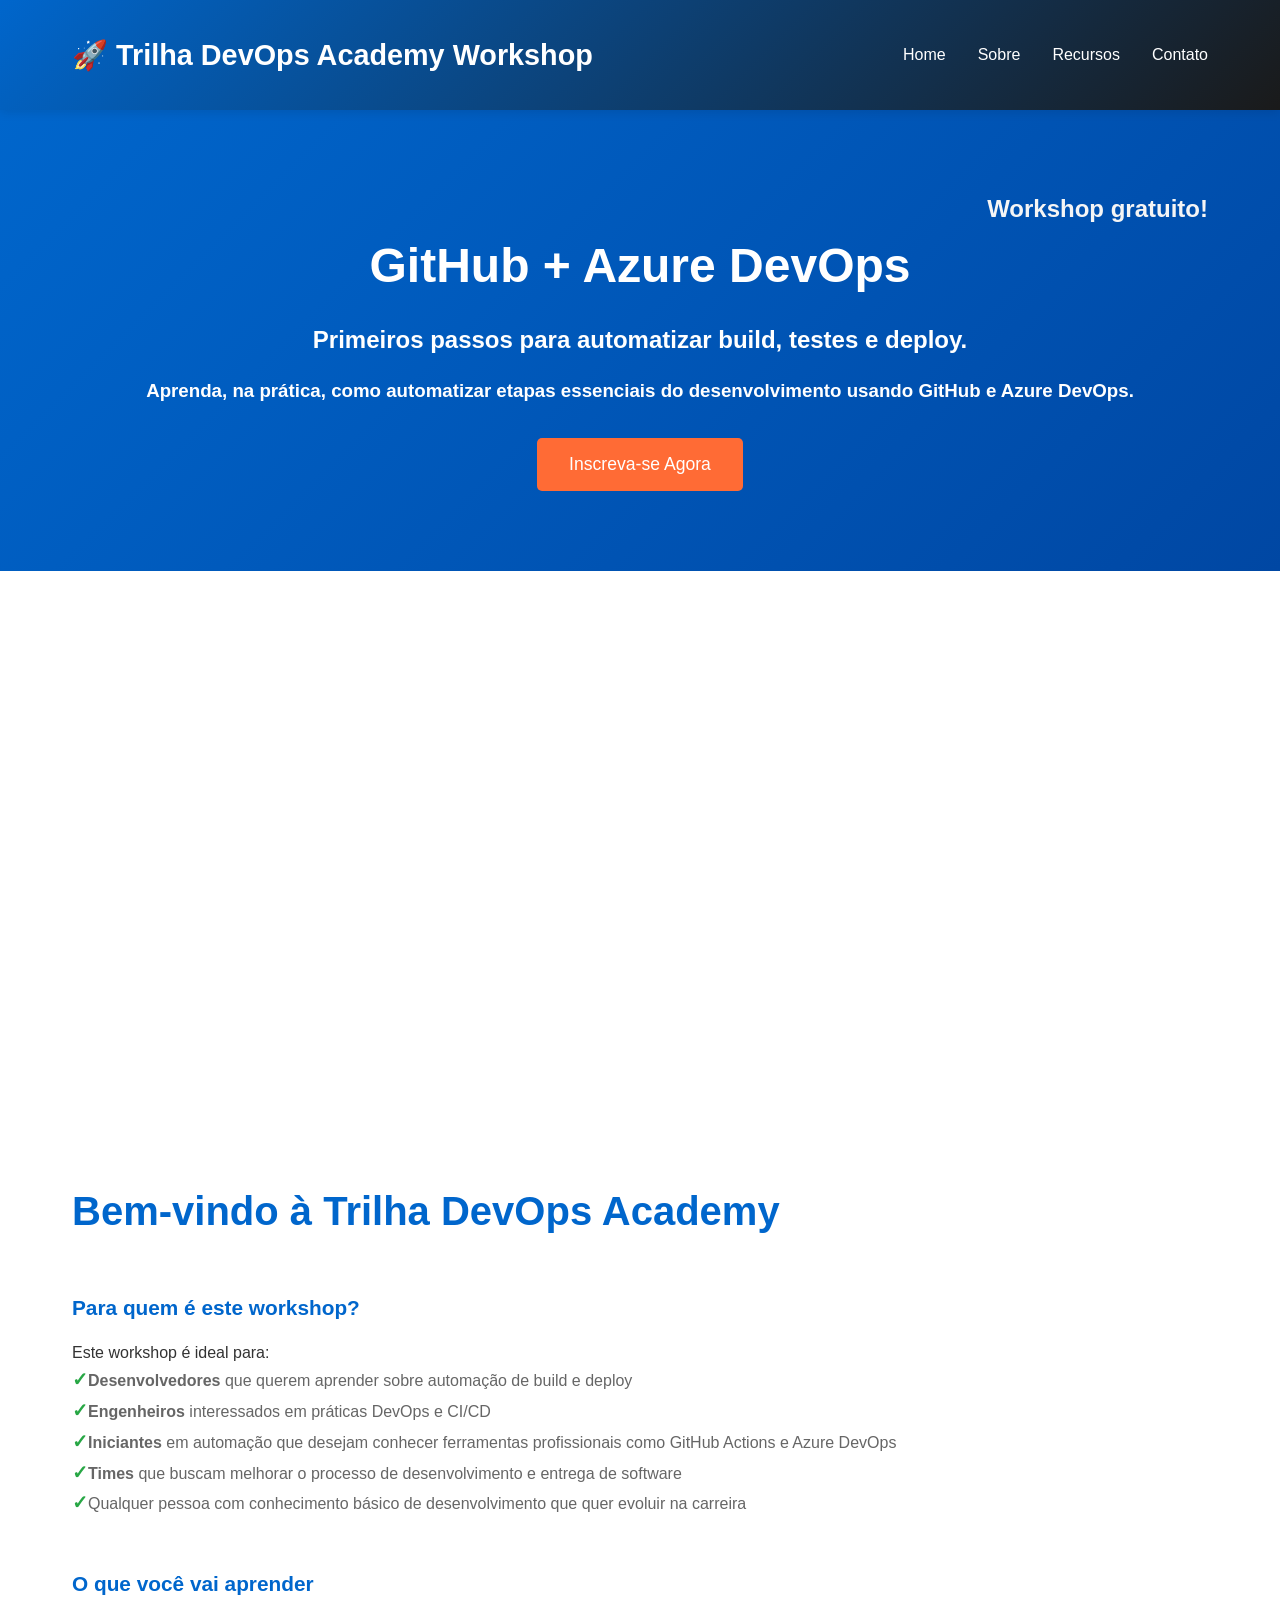
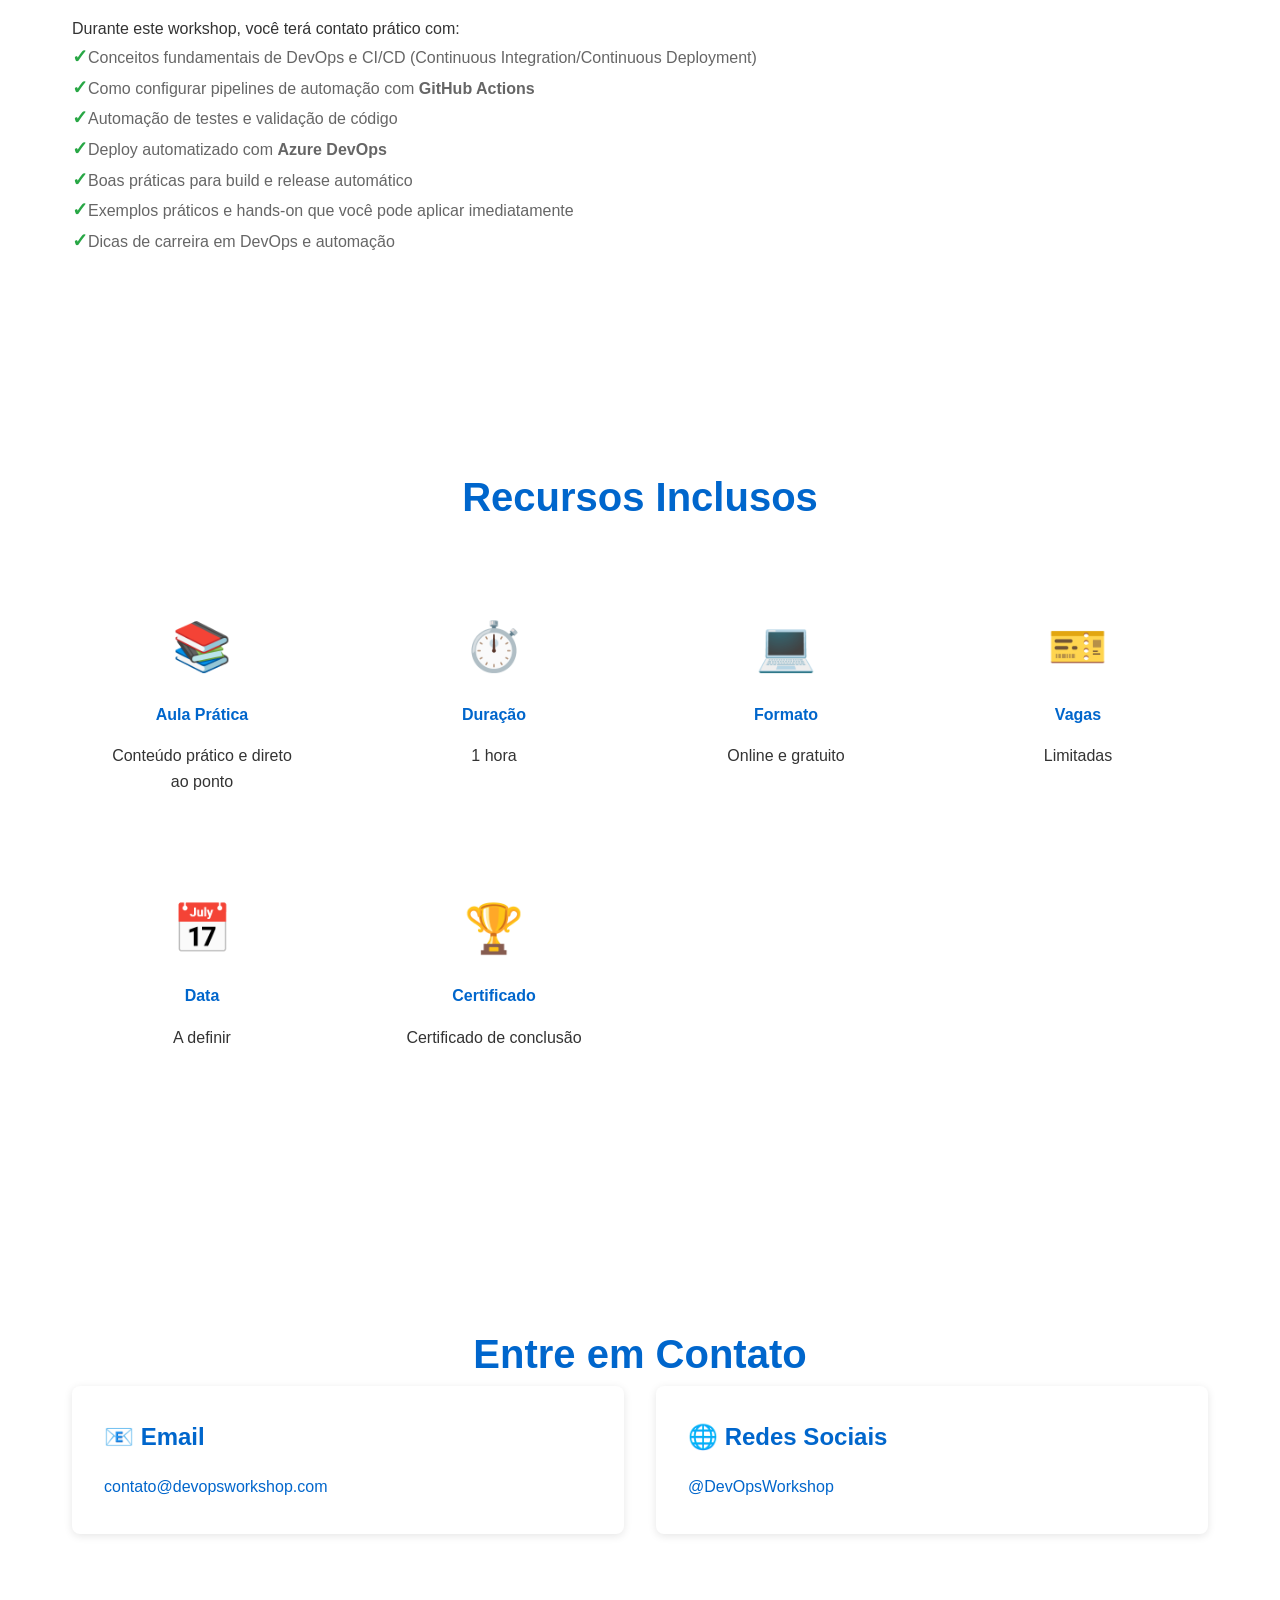
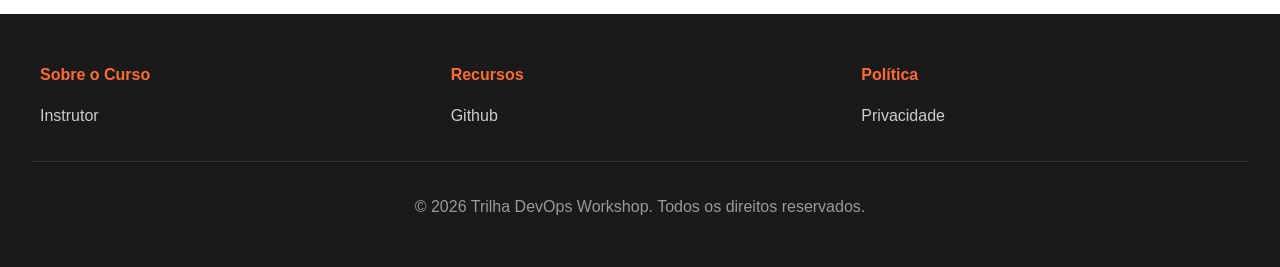
==== index.html @ 4224bb17 "fixed" ====
<!DOCTYPE html>
<html lang="pt-BR">

<head>
    <meta charset="UTF-8">
    <meta name="viewport" content="width=device-width, initial-scale=1.0">
    <title>Trilha DevOps Academy Workshop</title>
    <style>
        * {
            margin: 0;
            padding: 0;
            box-sizing: border-box;
        }

        :root {
            --primary-color: #0066cc;
            --secondary-color: #ff6b35;
            --dark-color: #1a1a1a;
            --light-color: #f5f5f5;
            --text-color: #333;
            --success-color: #28a745;
        }

        body {
            font-family: 'Segoe UI', Tahoma, Geneva, Verdana, sans-serif;
            line-height: 1.6;
            color: var(--text-color);
            background-color: #fff;
        }

        header {
            background: linear-gradient(135deg, var(--primary-color) 0%, var(--dark-color) 100%);
            color: white;
            padding: 2rem 0;
            position: sticky;
            top: 0;
            z-index: 100;
            box-shadow: 0 2px 10px rgba(0, 0, 0, 0.1);
        }

        nav {
            display: flex;
            justify-content: space-between;
            align-items: center;
            max-width: 1200px;
            margin: 0 auto;
            padding: 0 2rem;
        }

        .logo {
            font-size: 1.8rem;
            font-weight: bold;
            display: flex;
            align-items: center;
            gap: 0.5rem;
        }

        nav ul {
            display: flex;
            list-style: none;
            gap: 2rem;
        }

        nav a {
            color: white;
            text-decoration: none;
            transition: color 0.3s;
        }

        nav a:hover {
            color: var(--secondary-color);
        }

        .hero {
            background: linear-gradient(135deg, var(--primary-color) 0%, #0047a3 100%);
            color: white;
            padding: 5rem 2rem;
            text-align: center;
            /* max-width: 100%; */
            width: 100%;
            margin-bottom: 30rem;
        }

        .hero h1 {
            font-size: 3rem;
            margin-bottom: 1rem;
            animation: slideDown 0.8s ease;
        }

        .tituloH3 {
            margin-bottom: 2rem;
        }

        .whiteH3 {
            color: white;
            margin-bottom: 1rem;
        }

        .workshop-gratuito {
            font-size: 1.5rem;
            font-weight: bold;
            color: whitesmoke;
            text-align: right;
        }

        .hero p {
            font-size: 1.3rem;
            margin-bottom: 2rem;
            opacity: 0.95;
        }

        .cta-button {
            background-color: var(--secondary-color);
            color: white;
            padding: 1rem 2rem;
            border: none;
            border-radius: 5px;
            font-size: 1.1rem;
            cursor: pointer;
            transition: all 0.3s;
            text-decoration: none;
            display: inline-block;
        }

        .cta-button:hover {
            background-color: #e55a2b;
            transform: translateY(-2px);
            box-shadow: 0 5px 15px rgba(255, 107, 53, 0.3);
        }

        .container {
            max-width: 1200px;
            margin: 0 auto;
            padding: 0 2rem;
        }
        #recursos.section{
            margin-bottom: 2rem;
        }

        .section {
            padding: 5rem 0;
        }

        .section.light {
            background-color: var(--light-color);
        }

        .section h2 {
            font-size: 2.5rem;
            /* margin-bottom: 3rem; */
            margin-top: 3rem;
            text-align: center;
            color: var(--primary-color);
        }

        .grid {
            display: grid;
            grid-template-columns: repeat(auto-fit, minmax(300px, 1fr));
            gap: 2rem;
        }

        .card {
            background: white;
            padding: 2rem;
            border-radius: 8px;
            box-shadow: 0 2px 8px rgba(0, 0, 0, 0.1);
            transition: transform 0.3s, box-shadow 0.3s;
        }

        .card:hover {
            transform: translateY(-5px);
            box-shadow: 0 5px 20px rgba(0, 0, 0, 0.15);
        }

        .card h3 {
            color: var(--primary-color);
            margin-bottom: 1rem;
            font-size: 1.5rem;
        }

        .card p {
            color: #666;
            line-height: 1.8;
        }

        .contact-link {
            color: var(--primary-color);
            text-decoration: none;
        }

        .contact-link:hover {
            text-decoration: underline;
        }

        .icon {
            font-size: 3rem;
            margin-bottom: 1rem;
        }

        .about-section {
            display: grid;
            /* grid-template-columns: 1fr 1fr; */
            /* gap: 3rem; */
            align-items: center;
        }
        .about-section h2 {
            text-align: left;
            /* grid-column: 1 / -1; */
        }
        .antesH3 {
            margin-top: 3rem;
        }

        .about-text h3 {
            color: var(--primary-color);
            margin-bottom: 1rem;
            font-size: 1.3rem;
        }

        .about-text ul {
            list-style: none;
            padding-left: 0;
        }

        .about-text li {
            /* padding: 0.5rem 0; */
            color: #666;
            /* display: flex;
            align-items: center;
            gap: 0.5rem; */
        }

        .about-text li:before {
            content: "✓";
            color: var(--success-color);
            font-weight: bold;
            font-size: 1.2rem;
        }

        .modules {
            display: grid;
            grid-template-columns: repeat(auto-fit, minmax(280px, 1fr));
            gap: 2rem;
        }

        .module-card {
            background: white;
            padding: 2rem;
            border-left: 4px solid var(--primary-color);
            border-radius: 4px;
            box-shadow: 0 2px 8px rgba(0, 0, 0, 0.1);
        }

        .module-card h3 {
            color: var(--primary-color);
            margin-bottom: 1rem;
        }

        .module-card .duration {
            background-color: var(--light-color);
            padding: 0.5rem 1rem;
            border-radius: 20px;
            display: inline-block;
            font-size: 0.9rem;
            color: var(--primary-color);
            margin-bottom: 1rem;
        }

        .module-card ul {
            list-style-position: inside;
            color: #666;
        }

        .module-card li {
            padding: 0.5rem 0;
        }

        .features {
            display: grid;
            grid-template-columns: repeat(auto-fit, minmax(250px, 1fr));
            gap: 2rem;
            margin-top: 3rem;
        }

        .feature-item {
            text-align: center;
            padding: 2rem;
        }

        .feature-item h4 {
            color: var(--primary-color);
            margin: 1rem 0;
        }

        .pricing {
            max-width: 400px;
            margin: 3rem auto;
            background: linear-gradient(135deg, var(--primary-color) 0%, #0047a3 100%);
            color: white;
            padding: 3rem 2rem;
            border-radius: 8px;
            text-align: center;
        }

        .pricing h3 {
            font-size: 2rem;
            margin-bottom: 1rem;
        }

        .pricing .price {
            font-size: 3rem;
            margin: 1rem 0;
            font-weight: bold;
        }

        .pricing .period {
            color: rgba(255, 255, 255, 0.8);
            margin-bottom: 2rem;
        }

        .pricing ul {
            list-style: none;
            margin: 2rem 0;
            text-align: left;
        }

        .pricing li {
            padding: 0.8rem 0;
            border-bottom: 1px solid rgba(255, 255, 255, 0.2);
        }

        footer {
            background-color: var(--dark-color);
            color: white;
            padding: 3rem 2rem;
            text-align: center;
        }

        .footer-content {
            display: grid;
            grid-template-columns: repeat(auto-fit, minmax(250px, 1fr));
            gap: 2rem;
            margin-bottom: 2rem;
            max-width: 1200px;
            margin-left: auto;
            margin-right: auto;
            text-align: left;
        }

        .footer-content h4 {
            color: var(--secondary-color);
            margin-bottom: 1rem;
        }

        .footer-content ul {
            list-style: none;
        }

        .footer-content a {
            color: #ccc;
            text-decoration: none;
            transition: color 0.3s;
        }

        .footer-content a:hover {
            color: var(--secondary-color);
        }

        .footer-bottom {
            border-top: 1px solid rgba(255, 255, 255, 0.1);
            padding-top: 2rem;
            color: #999;
        }

        @keyframes slideDown {
            from {
                opacity: 0;
                transform: translateY(-20px);
            }

            to {
                opacity: 1;
                transform: translateY(0);
            }
        }

        @media (max-width: 768px) {
            nav ul {
                flex-direction: column;
                gap: 1rem;
            }

            .hero h1 {
                font-size: 2rem;
            }

            .hero p {
                font-size: 1rem;
            }

            .about-section {
                grid-template-columns: 1fr;
            }


            .section h2 {
                font-size: 1.8rem;
            }
        }
    </style>
</head>

<body>
    <!-- Header/Navigation -->
    <header>
        <nav>
            <div class="logo">🚀 Trilha DevOps Academy Workshop</div>
            <ul>
                <li><a href="#">Home</a></li>
                <li><a href="#sobre">Sobre</a></li>
                <!-- <li><a href="#modulos">Módulos</a></li> -->
                <li><a href="#recursos">Recursos</a></li>
                <!-- <li><a href="#preco">Preço</a></li> -->
                <li><a href="#contato">Contato</a></li>
            </ul>
        </nav>
    </header>

    <!-- Hero Section -->
    <section class="hero">
        <div class="container">

            <!-- <h1>Trilha DevOps Workshop</h1>
        <p>Domine a engenharia DevOps com práticas modernas e ferramentas essenciais</p> -->
            <h2 class="workshop-gratuito">Workshop gratuito!</h2>
            <h1>GitHub + Azure DevOps</h1>
            <h2 class="whiteH3"> Primeiros passos para automatizar build, testes e deploy.</h2>
            <h3 class="tituloH3">Aprenda, na prática, como automatizar etapas essenciais do desenvolvimento usando
                GitHub e
                Azure DevOps.</h3>
            <button class="cta-button">Inscreva-se Agora</button>
        </div>

    </section>

    <!-- Sobre Section -->
    <section class="section" id="sobre">
        <div class="container">
            <div class="about-section">
                <h2>Bem-vindo à Trilha DevOps Academy</h2>
                <!-- 
                <div class="about-text">
                    <h3>O que você vai aprender</h3>
                    <ul>
                        <li>Fundamentos de DevOps e Cultura</li>
                        <li>Containerização com Docker</li>
                        <li>Orquestração com Kubernetes</li>
                        <li>CI/CD com GitHub Actions e Jenkins</li>
                        <li>Infrastructure as Code (Terraform, Ansible)</li>
                        <li>Monitoramento e Observabilidade</li>
                        <li>Segurança em DevOps</li>
                    </ul>
                </div> -->
                <div class="about-text">
                    <h3 class="antesH3">Para quem é este workshop?</h3>
                    <p>Este workshop é ideal para:</p>
                    <ul>
                        <li><strong>Desenvolvedores</strong> que querem aprender sobre automação de build e deploy</li>
                        <li><strong>Engenheiros</strong> interessados em práticas DevOps e CI/CD</li>
                        <li><strong>Iniciantes</strong> em automação que desejam conhecer ferramentas profissionais como
                            GitHub Actions e Azure DevOps</li>
                        <li><strong>Times</strong> que buscam melhorar o processo de desenvolvimento e entrega de
                            software</li>
                        <li>Qualquer pessoa com conhecimento básico de desenvolvimento que quer evoluir na carreira</li>
                    </ul>
                </div>
            </div>
            <div class="about-section">
                <div class="about-text">
                    <h3 class="antesH3">O que você vai aprender</h3>
                    <p>Durante este workshop, você terá contato prático com:</p>
                    <ul>
                        <li>Conceitos fundamentais de DevOps e CI/CD (Continuous Integration/Continuous Deployment)</li>
                        <li>Como configurar pipelines de automação com <strong>GitHub Actions</strong></li>
                        <li>Automação de testes e validação de código</li>
                        <li>Deploy automatizado com <strong>Azure DevOps</strong></li>
                        <li>Boas práticas para build e release automático</li>
                        <li>Exemplos práticos e hands-on que você pode aplicar imediatamente</li>
                        <li>Dicas de carreira em DevOps e automação</li>
                    </ul>
                </div>
                <!-- <div class="about-text">
                    <h3>Por que este curso?</h3>
                    <ul>
                        <li>Conteúdo atualizado e prático</li>
                        <li>Projetos reais e desafios</li>
                        <li>Instrutores com experiência de mercado</li>
                        <li>Certificado reconhecido</li>
                        <li>Suporte e comunidade ativa</li>
                        <li>Atualizações contínuas</li>
                    </ul>
                </div> -->
            </div>
        </div>
    </section>

    <!-- Módulos Section -->
    <!-- <section class="section light" id="modulos">
        <div class="container">
            <h2>Estrutura do Curso</h2>
            <div class="modules">
                <div class="module-card">
                    <h3>📌 Módulo 1: Fundamentos DevOps</h3>
                    <span class="duration">4 semanas</span>
                    <ul>
                        <li>Introdução a DevOps</li>
                        <li>Cultura DevOps</li>
                        <li>Ferramentas essenciais</li>
                        <li>Fluxos de trabalho</li>
                    </ul>
                </div>

                <div class="module-card">
                    <h3>🐳 Módulo 2: Docker & Containers</h3>
                    <span class="duration">3 semanas</span>
                    <ul>
                        <li>Docker essenciais</li>
                        <li>Dockerfiles e imagens</li>
                        <li>Docker Compose</li>
                        <li>Registry e distribuição</li>
                    </ul>
                </div>

                <div class="module-card">
                    <h3>☸️ Módulo 3: Kubernetes</h3>
                    <span class="duration">4 semanas</span>
                    <ul>
                        <li>Arquitetura Kubernetes</li>
                        <li>Deployment e Services</li>
                        <li>ConfigMaps e Secrets</li>
                        <li>Storage e Networking</li>
                    </ul>
                </div>

                <div class="module-card">
                    <h3>⚙️ Módulo 4: CI/CD Pipelines</h3>
                    <span class="duration">3 semanas</span>
                    <ul>
                        <li>GitHub Actions</li>
                        <li>Jenkins avançado</li>
                        <li>GitLab CI</li>
                        <li>Deployment automático</li>
                    </ul>
                </div>

                <div class="module-card">
                    <h3>🏗️ Módulo 5: Infrastructure as Code</h3>
                    <span class="duration">3 semanas</span>
                    <ul>
                        <li>Terraform fundamentals</li>
                        <li>Ansible playbooks</li>
                        <li>CloudFormation</li>
                        <li>State management</li>
                    </ul>
                </div>

                <div class="module-card">
                    <h3>📊 Módulo 6: Observabilidade</h3>
                    <span class="duration">3 semanas</span>
                    <ul>
                        <li>Prometheus & Grafana</li>
                        <li>ELK Stack</li>
                        <li>Distributed tracing</li>
                        <li>Alerting</li>
                    </ul>
                </div>

                <div class="module-card">
                    <h3>🔒 Módulo 7: Segurança DevOps</h3>
                    <span class="duration">2 semanas</span>
                    <ul>
                        <li>Segurança em containers</li>
                        <li>RBAC e IAM</li>
                        <li>Secrets management</li>
                        <li>Scanning e compliance</li>
                    </ul>
                </div>

                <div class="module-card">
                    <h3>🎯 Módulo 8: Projeto Final</h3>
                    <span class="duration">2 semanas</span>
                    <ul>
                        <li>Aplicação completa</li>
                        <li>CI/CD end-to-end</li>
                        <li>Deployment em produção</li>
                        <li>Apresentação final</li>
                    </ul>
                </div>
            </div>
        </div>
    </section> -->

    <!-- Recursos Section -->
    <section class="section" id="recursos">
        <div class="container">
            <h2>Recursos Inclusos</h2>
            <div class="features">
                <div class="feature-item">
                    <div class="icon">📚</div>
                    <!-- <h4>Material Completo</h4>
                    <p>Slides, documentação e guias práticos para cada tópico</p> -->
                    <h4>Aula Prática</h4>
                    <p>Conteúdo prático e direto ao ponto</p>
                </div>

                <div class="feature-item">
                    <div class="icon">⏱️</div>
                    <!-- <h4>Videoaulas</h4>
                    <p>Mais de 100 horas de vídeo em alta qualidade</p> -->
                    <h4>Duração</h4>
                    <p>1 hora</p>
                </div>

                <div class="feature-item">
                    <div class="icon">💻</div>
                    <!-- <h4>Labs Práticos</h4>
                    <p>Ambientes hands-on para testar todo o conhecimento</p> -->
                    <h4>Formato</h4>
                    <p>Online e gratuito</p>
                </div>

                <div class="feature-item">
                    <div class="icon">🎫</div>
                    <!-- <h4>Comunidade</h4>
                    <p>Acesso a forum exclusivo com outros alunos</p> -->
                    <h4>Vagas</h4>
                    <p>Limitadas</p>
                </div>

                <div class="feature-item">
                    <div class="icon">📅</div>
                    <!-- <h4>Atualizações</h4>
                    <p>Conteúdo atualizado constantemente com novas ferramentas</p> -->
                    <h4>Data</h4>
                    <p>A definir</p>
                </div>

                <div class="feature-item">
                    <div class="icon">🏆</div>
                    <h4>Certificado</h4>
                    <!-- <p>Certificado de conclusão reconhecido no mercado</p> -->
                    <p>Certificado de conclusão</p>
                </div>

            </div>
        </div>
    </section>

    <!-- Preço Section -->
    <!-- <section class="section light" id="preco">
        <div class="container">
            <h2>Planos e Preços</h2>
            <div class="pricing">
                <h3>Acesso Completo</h3>
                <div class="price">R$ 497</div>
                <div class="period">Acesso vitalício</div>
                <button class="cta-button">Inscrever-se</button>
                <ul>
                    <li>✓ Todos os 8 módulos</li>
                    <li>✓ 100+ horas de conteúdo</li>
                    <li>✓ Labs e projetos práticos</li>
                    <li>✓ Certificado de conclusão</li>
                    <li>✓ Suporte via chat</li>
                    <li>✓ Atualizações gratuitas</li>
                    <li>✓ Comunidade exclusiva</li>
                </ul>
            </div>
        </div>
    </section> -->

    <!-- Contato Section -->
    <section class="section" id="contato">
        <div class="container">
            <h2>Entre em Contato</h2>
            <div class="grid">
                <div class="card">
                    <h3>📧 Email</h3>
                    <p><a href="mailto:contato@devopsworkshop.com" class="contact-link">contato@devopsworkshop.com</a>
                    </p>
                </div>
                <!-- <div class="card">
                    <h3>💬 Discord</h3>
                    <p><a href="#" style="color: var(--primary-color); text-decoration: none;">Junte-se à nossa
                            comunidade</a></p>
                </div> -->
                <div class="card">
                    <h3>🌐 Redes Sociais</h3>
                    <p><a href="#" class="contact-link">@DevOpsWorkshop</a></p>
                </div>
            </div>
        </div>
    </section>

    <!-- Footer -->
    <footer>
        <div class="footer-content">
            <div>
                <h4>Sobre o Curso</h4>
                <ul>
                    <!-- <li><a href="#">Currículo</a></li> -->
                    <li><a href="https://www.linkedin.com/in/mlevinspuhl">Instrutor</a></li>
                    <!-- <li><a href="#">Depoimentos</a></li> -->
                </ul>
            </div>
            <div>
                <h4>Recursos</h4>
                <ul>
                    <li><a href="https://github.com/devmlev/ReactAppCurso">Github</a></li>
                    <!-- <li><a href="#">Comunidade</a></li>
                    <li><a href="#">Blog</a></li> -->
                </ul>
            </div>
            <div>
                <h4>Política</h4>
                <ul>
                    <li><a href="privacidade.html">Privacidade</a></li>
                    <!-- <li><a href="#">Termos de Uso</a></li>
                    <li><a href="#">FAQ</a></li> -->
                </ul>
            </div>
        </div>
        <div class="footer-bottom">
            <p>&copy; 2026 Trilha DevOps Workshop. Todos os direitos reservados.</p>
        </div>
    </footer>
</body>

</html>
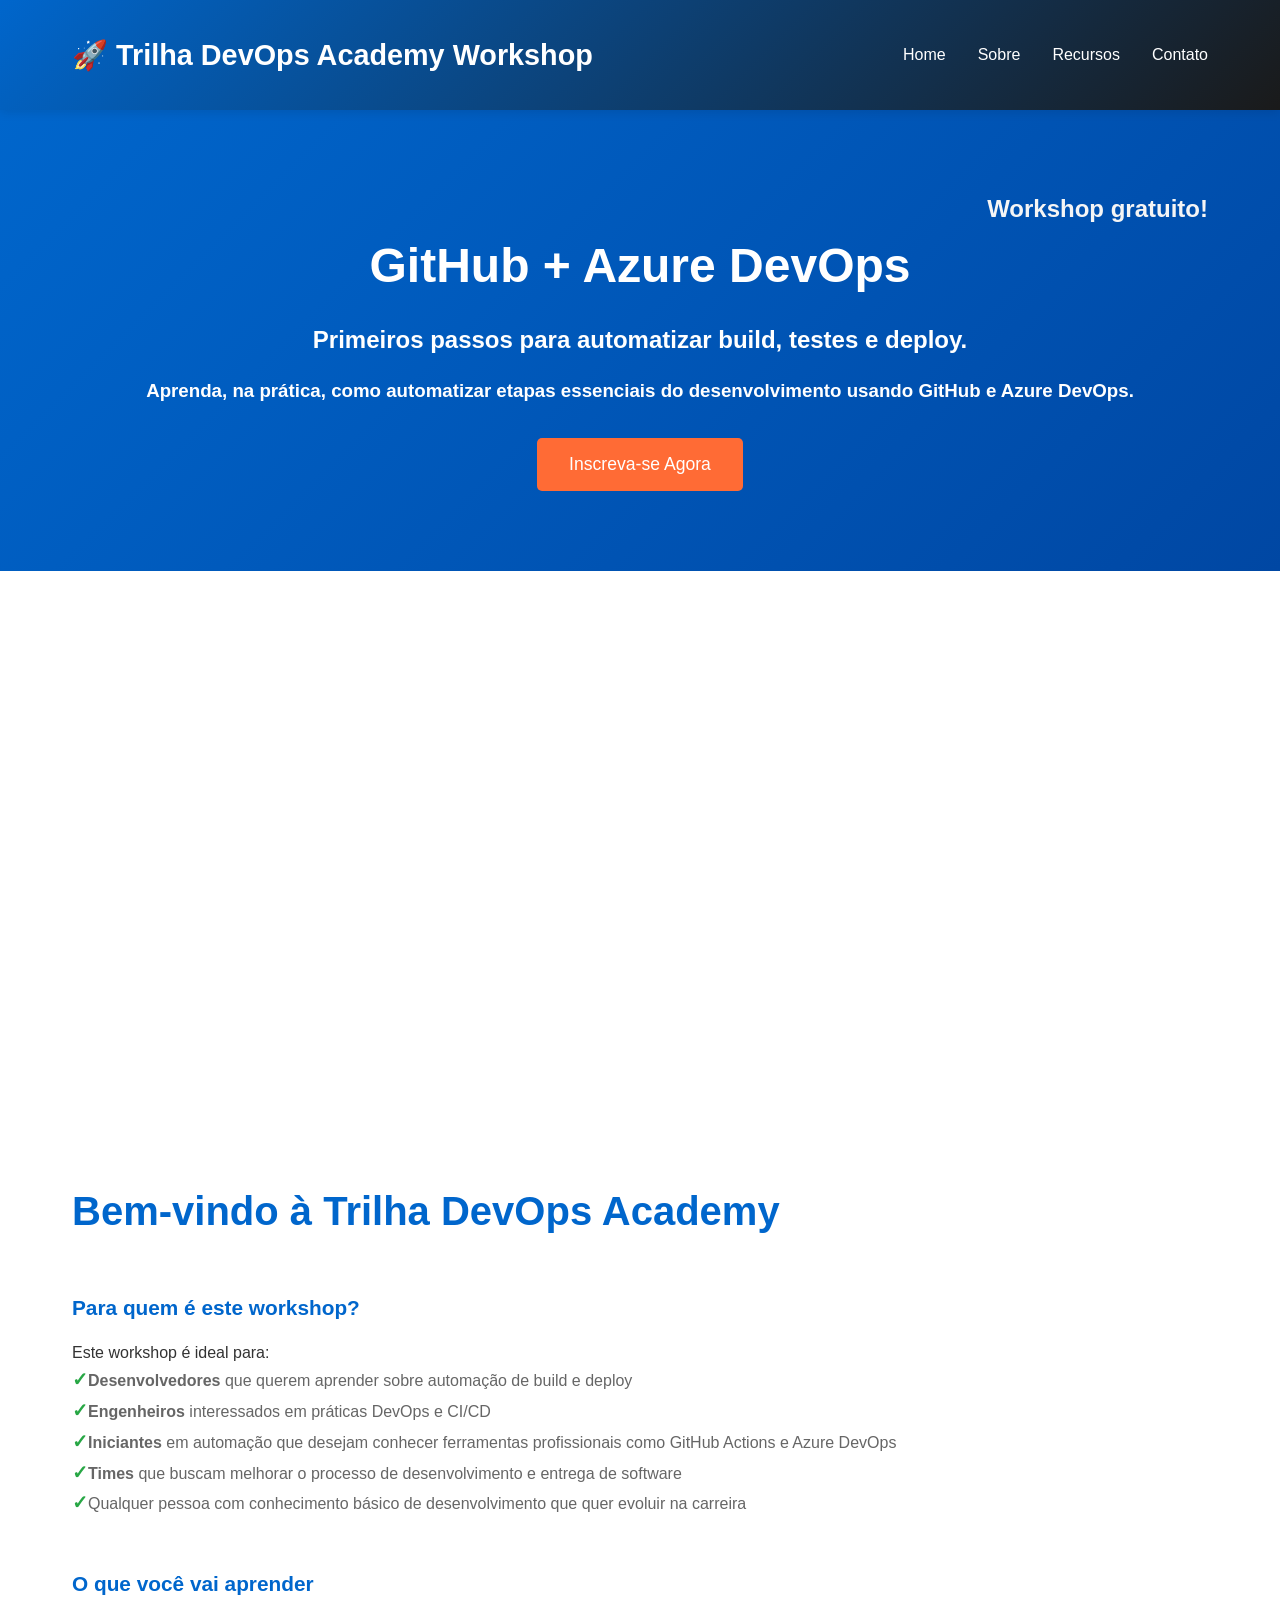
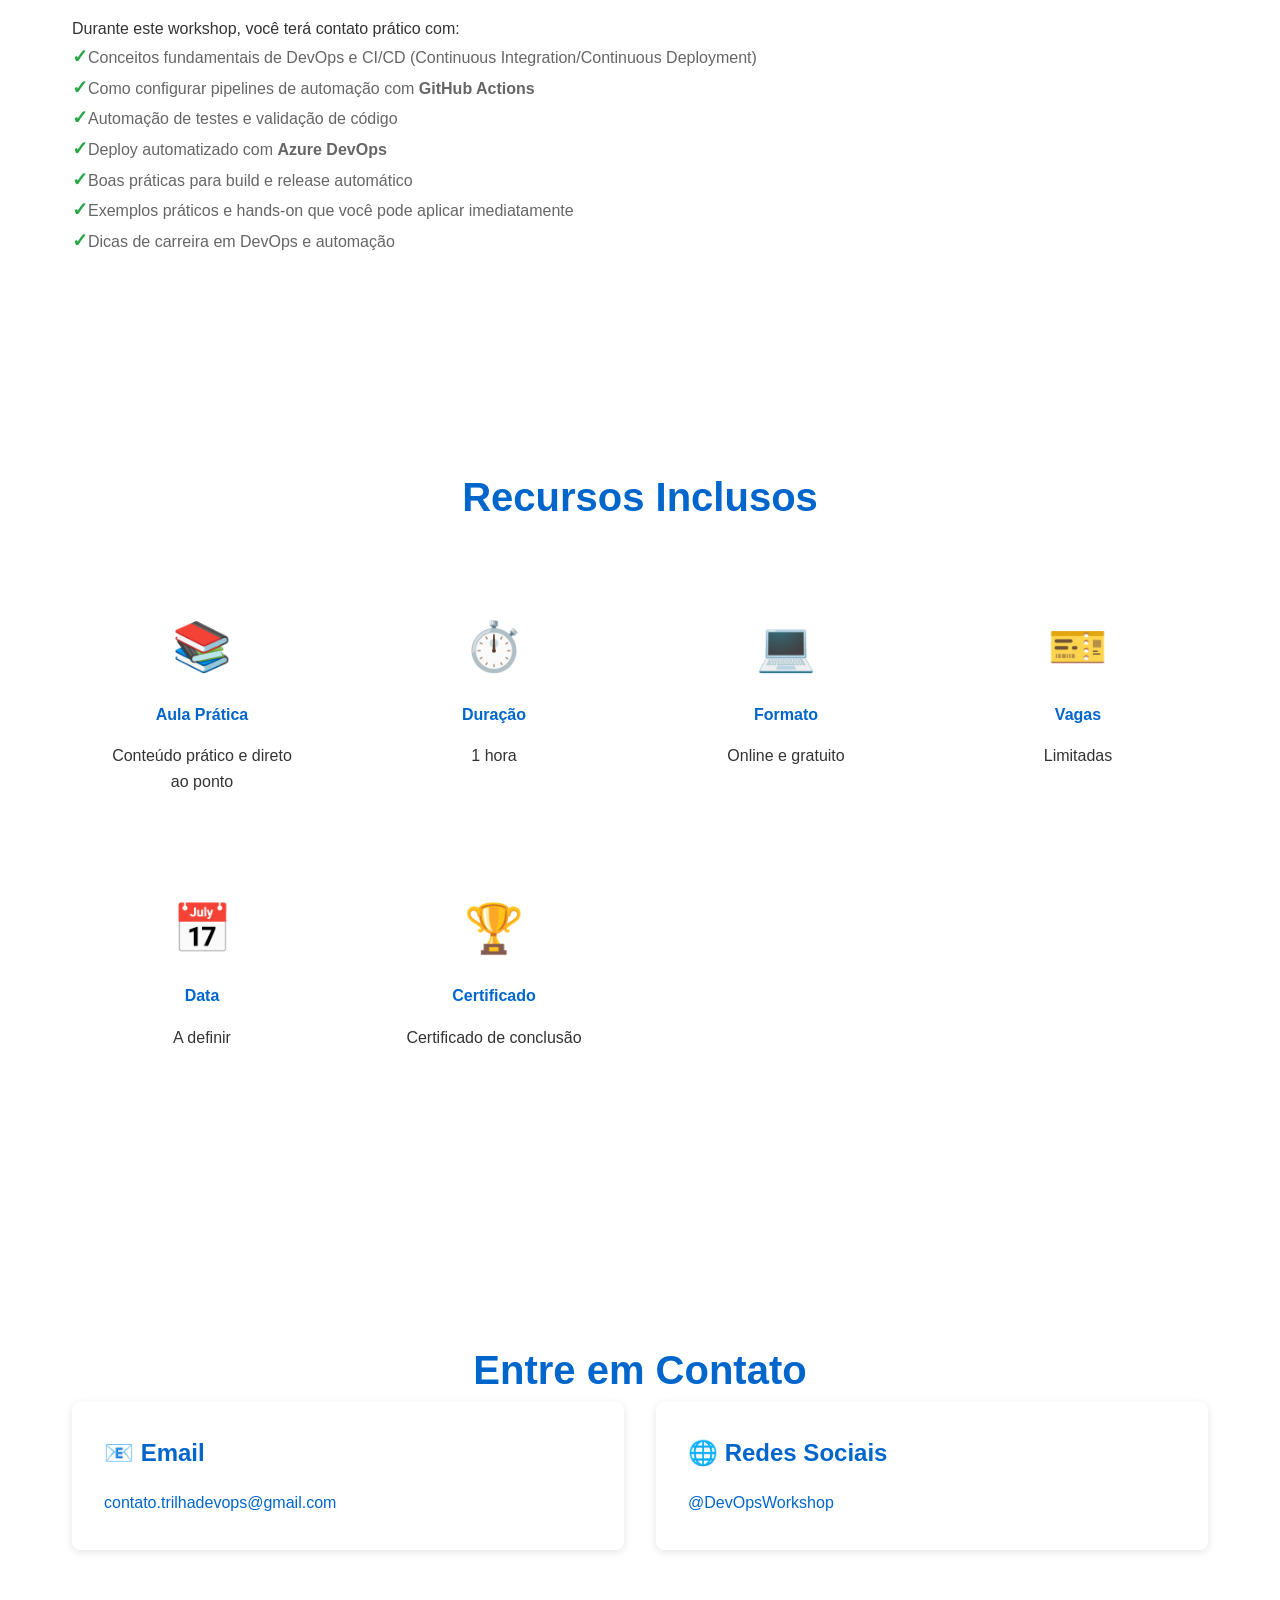
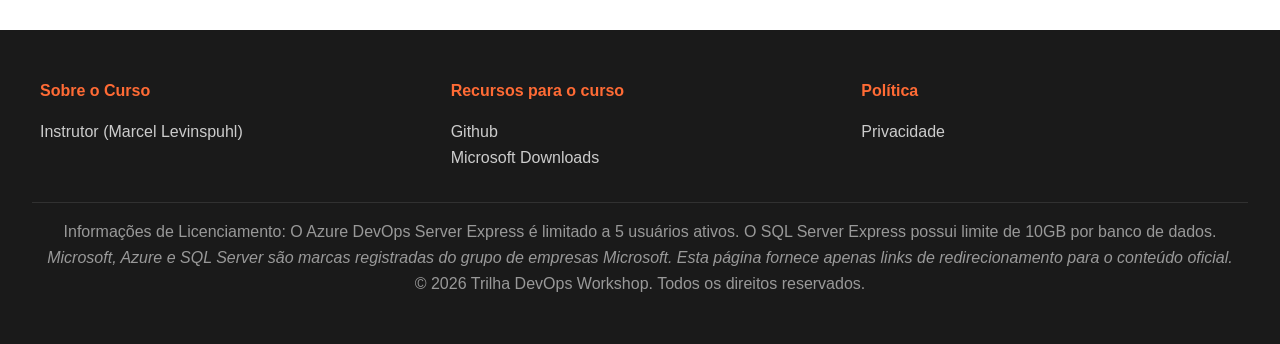
==== commit 971c99ec: "downloads" ====
--- a/index.html
+++ b/index.html
@@ -134,8 +134,11 @@
             padding: 0 2rem;
         }
         #recursos.section{
-            margin-bottom: 2rem;
-        }
+            margin-bottom: 3rem;
+        }
+        #contato.section{
+            margin-bottom: 0rem;
+        }   
 
         .section {
             padding: 5rem 0;
@@ -368,7 +371,7 @@
 
         .footer-bottom {
             border-top: 1px solid rgba(255, 255, 255, 0.1);
-            padding-top: 2rem;
+            padding-top: 1rem;
             color: #999;
         }
 
@@ -685,7 +688,7 @@
             <div class="grid">
                 <div class="card">
                     <h3>📧 Email</h3>
-                    <p><a href="mailto:contato@devopsworkshop.com" class="contact-link">contato@devopsworkshop.com</a>
+                    <p><a href="mailto:contato.trilhadevops@gmail.com" class="contact-link">contato.trilhadevops@gmail.com</a>
                     </p>
                 </div>
                 <!-- <div class="card">
@@ -708,14 +711,15 @@
                 <h4>Sobre o Curso</h4>
                 <ul>
                     <!-- <li><a href="#">Currículo</a></li> -->
-                    <li><a href="https://www.linkedin.com/in/mlevinspuhl">Instrutor</a></li>
+                    <li><a href="https://www.linkedin.com/in/mlevinspuhl">Instrutor (Marcel Levinspuhl)</a></li>
                     <!-- <li><a href="#">Depoimentos</a></li> -->
                 </ul>
             </div>
             <div>
-                <h4>Recursos</h4>
+                <h4>Recursos para o curso</h4>
                 <ul>
                     <li><a href="https://github.com/devmlev/ReactAppCurso">Github</a></li>
+                    <li><a href="download.html">Microsoft Downloads</a></li>
                     <!-- <li><a href="#">Comunidade</a></li>
                     <li><a href="#">Blog</a></li> -->
                 </ul>
@@ -730,6 +734,8 @@
             </div>
         </div>
         <div class="footer-bottom">
+        <p>Informações de Licenciamento: O Azure DevOps Server Express é limitado a 5 usuários ativos. O SQL Server Express possui limite de 10GB por banco de dados.</p>
+        <p><em>Microsoft, Azure e SQL Server são marcas registradas do grupo de empresas Microsoft. Esta página fornece apenas links de redirecionamento para o conteúdo oficial.</em></p>
             <p>&copy; 2026 Trilha DevOps Workshop. Todos os direitos reservados.</p>
         </div>
     </footer>
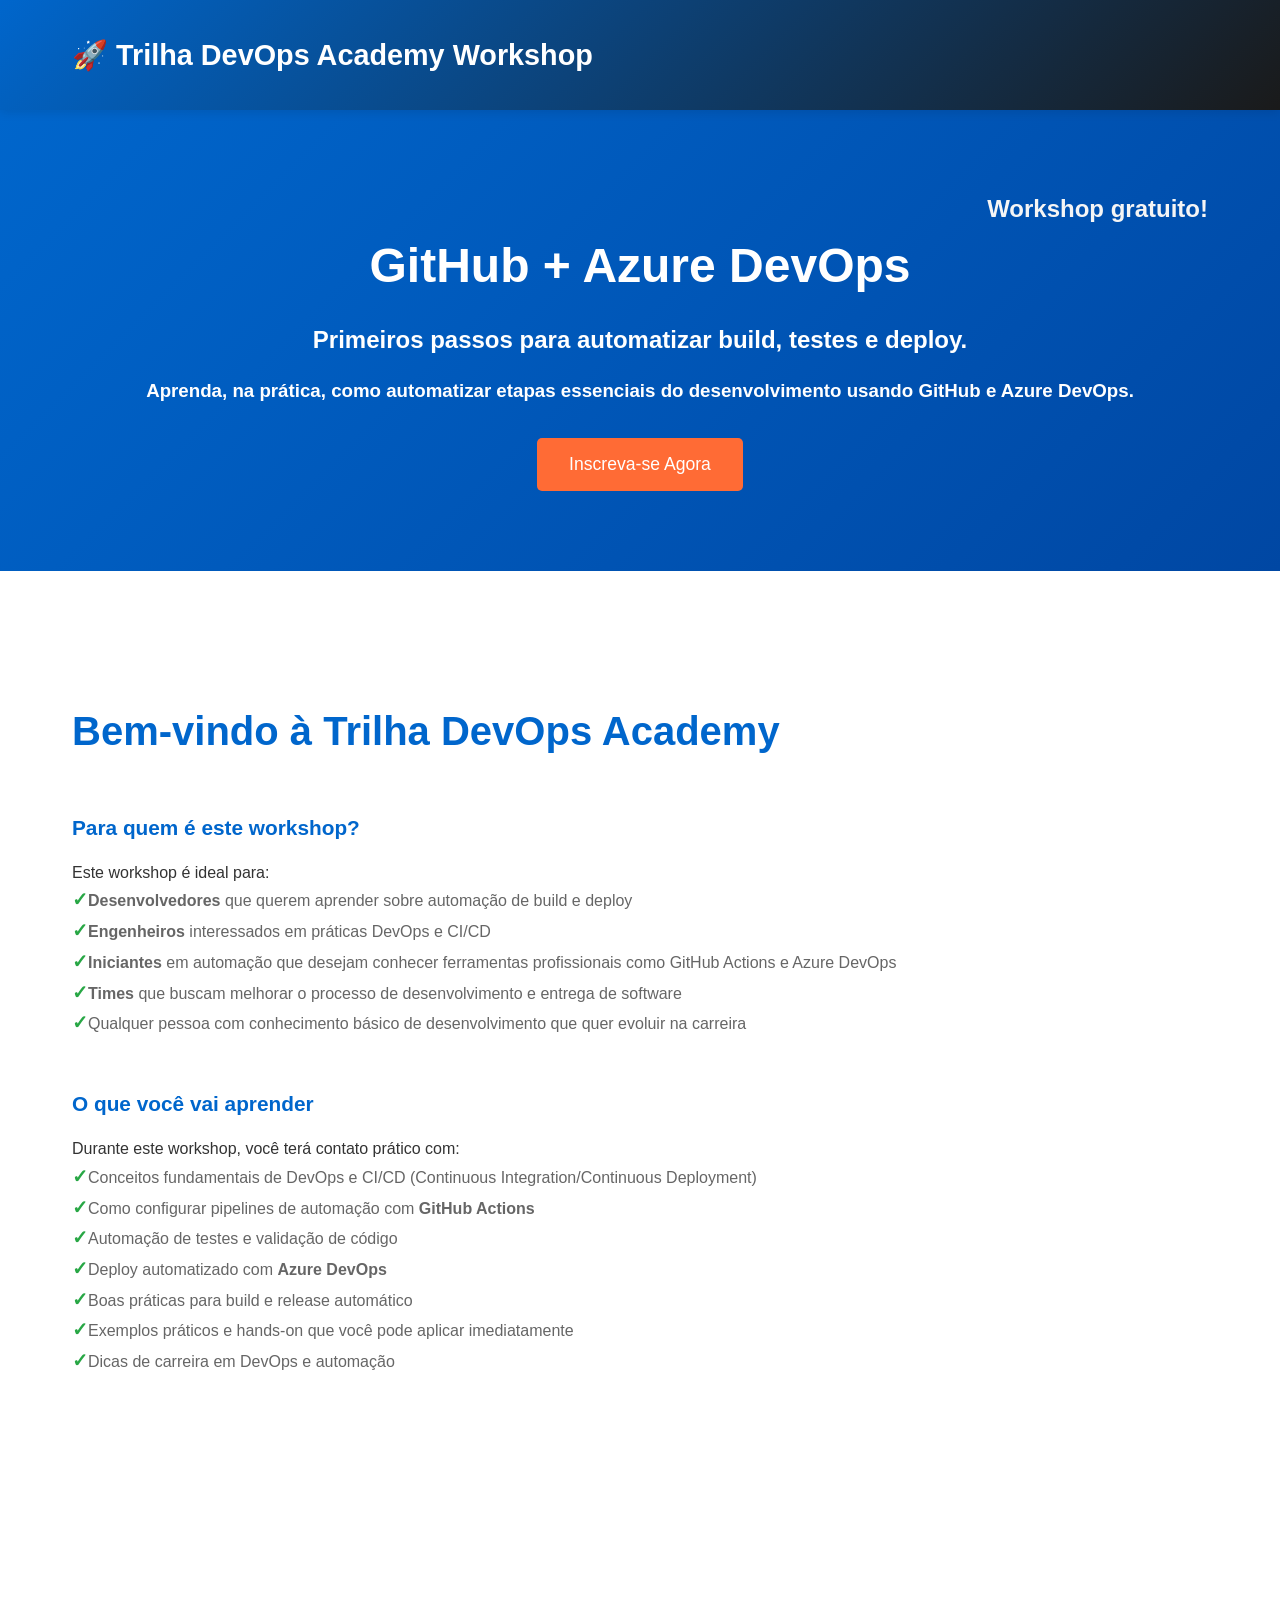
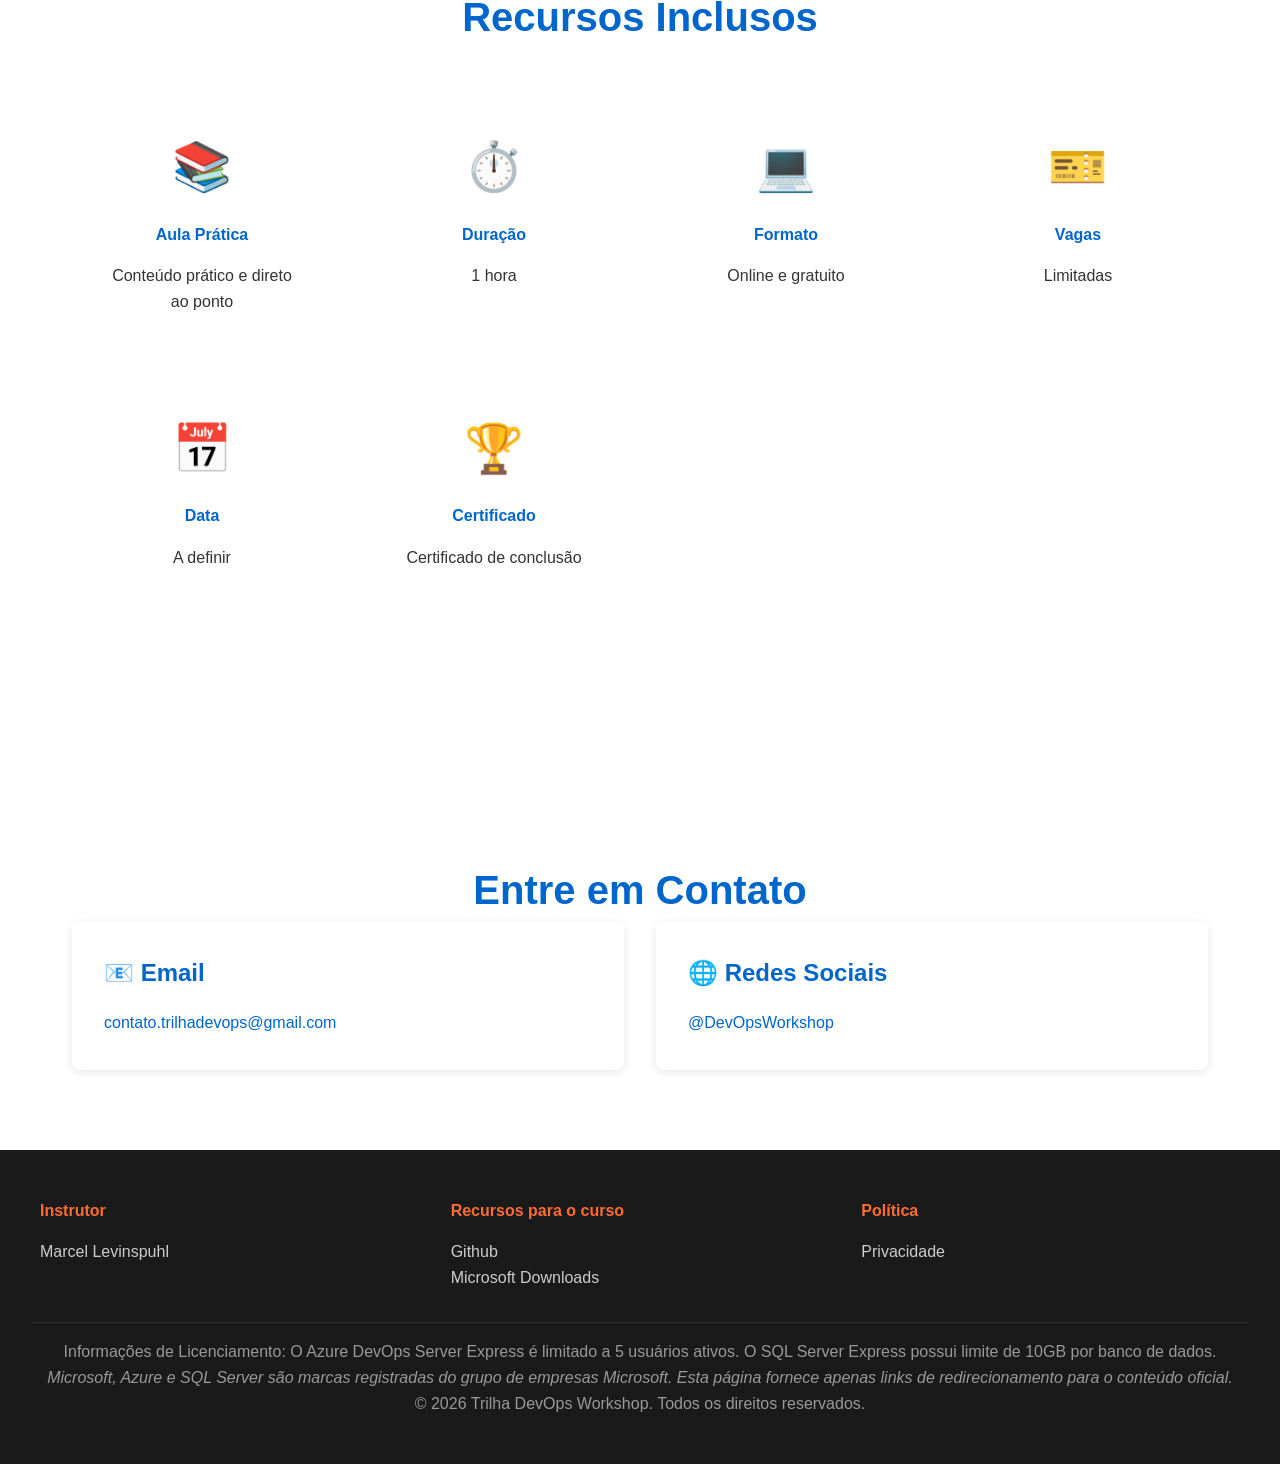
==== commit 0214f808: "menu removed" ====
--- a/index.html
+++ b/index.html
@@ -5,412 +5,7 @@
     <meta charset="UTF-8">
     <meta name="viewport" content="width=device-width, initial-scale=1.0">
     <title>Trilha DevOps Academy Workshop</title>
-    <style>
-        * {
-            margin: 0;
-            padding: 0;
-            box-sizing: border-box;
-        }
-
-        :root {
-            --primary-color: #0066cc;
-            --secondary-color: #ff6b35;
-            --dark-color: #1a1a1a;
-            --light-color: #f5f5f5;
-            --text-color: #333;
-            --success-color: #28a745;
-        }
-
-        body {
-            font-family: 'Segoe UI', Tahoma, Geneva, Verdana, sans-serif;
-            line-height: 1.6;
-            color: var(--text-color);
-            background-color: #fff;
-        }
-
-        header {
-            background: linear-gradient(135deg, var(--primary-color) 0%, var(--dark-color) 100%);
-            color: white;
-            padding: 2rem 0;
-            position: sticky;
-            top: 0;
-            z-index: 100;
-            box-shadow: 0 2px 10px rgba(0, 0, 0, 0.1);
-        }
-
-        nav {
-            display: flex;
-            justify-content: space-between;
-            align-items: center;
-            max-width: 1200px;
-            margin: 0 auto;
-            padding: 0 2rem;
-        }
-
-        .logo {
-            font-size: 1.8rem;
-            font-weight: bold;
-            display: flex;
-            align-items: center;
-            gap: 0.5rem;
-        }
-
-        nav ul {
-            display: flex;
-            list-style: none;
-            gap: 2rem;
-        }
-
-        nav a {
-            color: white;
-            text-decoration: none;
-            transition: color 0.3s;
-        }
-
-        nav a:hover {
-            color: var(--secondary-color);
-        }
-
-        .hero {
-            background: linear-gradient(135deg, var(--primary-color) 0%, #0047a3 100%);
-            color: white;
-            padding: 5rem 2rem;
-            text-align: center;
-            /* max-width: 100%; */
-            width: 100%;
-            margin-bottom: 30rem;
-        }
-
-        .hero h1 {
-            font-size: 3rem;
-            margin-bottom: 1rem;
-            animation: slideDown 0.8s ease;
-        }
-
-        .tituloH3 {
-            margin-bottom: 2rem;
-        }
-
-        .whiteH3 {
-            color: white;
-            margin-bottom: 1rem;
-        }
-
-        .workshop-gratuito {
-            font-size: 1.5rem;
-            font-weight: bold;
-            color: whitesmoke;
-            text-align: right;
-        }
-
-        .hero p {
-            font-size: 1.3rem;
-            margin-bottom: 2rem;
-            opacity: 0.95;
-        }
-
-        .cta-button {
-            background-color: var(--secondary-color);
-            color: white;
-            padding: 1rem 2rem;
-            border: none;
-            border-radius: 5px;
-            font-size: 1.1rem;
-            cursor: pointer;
-            transition: all 0.3s;
-            text-decoration: none;
-            display: inline-block;
-        }
-
-        .cta-button:hover {
-            background-color: #e55a2b;
-            transform: translateY(-2px);
-            box-shadow: 0 5px 15px rgba(255, 107, 53, 0.3);
-        }
-
-        .container {
-            max-width: 1200px;
-            margin: 0 auto;
-            padding: 0 2rem;
-        }
-        #recursos.section{
-            margin-bottom: 3rem;
-        }
-        #contato.section{
-            margin-bottom: 0rem;
-        }   
-
-        .section {
-            padding: 5rem 0;
-        }
-
-        .section.light {
-            background-color: var(--light-color);
-        }
-
-        .section h2 {
-            font-size: 2.5rem;
-            /* margin-bottom: 3rem; */
-            margin-top: 3rem;
-            text-align: center;
-            color: var(--primary-color);
-        }
-
-        .grid {
-            display: grid;
-            grid-template-columns: repeat(auto-fit, minmax(300px, 1fr));
-            gap: 2rem;
-        }
-
-        .card {
-            background: white;
-            padding: 2rem;
-            border-radius: 8px;
-            box-shadow: 0 2px 8px rgba(0, 0, 0, 0.1);
-            transition: transform 0.3s, box-shadow 0.3s;
-        }
-
-        .card:hover {
-            transform: translateY(-5px);
-            box-shadow: 0 5px 20px rgba(0, 0, 0, 0.15);
-        }
-
-        .card h3 {
-            color: var(--primary-color);
-            margin-bottom: 1rem;
-            font-size: 1.5rem;
-        }
-
-        .card p {
-            color: #666;
-            line-height: 1.8;
-        }
-
-        .contact-link {
-            color: var(--primary-color);
-            text-decoration: none;
-        }
-
-        .contact-link:hover {
-            text-decoration: underline;
-        }
-
-        .icon {
-            font-size: 3rem;
-            margin-bottom: 1rem;
-        }
-
-        .about-section {
-            display: grid;
-            /* grid-template-columns: 1fr 1fr; */
-            /* gap: 3rem; */
-            align-items: center;
-        }
-        .about-section h2 {
-            text-align: left;
-            /* grid-column: 1 / -1; */
-        }
-        .antesH3 {
-            margin-top: 3rem;
-        }
-
-        .about-text h3 {
-            color: var(--primary-color);
-            margin-bottom: 1rem;
-            font-size: 1.3rem;
-        }
-
-        .about-text ul {
-            list-style: none;
-            padding-left: 0;
-        }
-
-        .about-text li {
-            /* padding: 0.5rem 0; */
-            color: #666;
-            /* display: flex;
-            align-items: center;
-            gap: 0.5rem; */
-        }
-
-        .about-text li:before {
-            content: "✓";
-            color: var(--success-color);
-            font-weight: bold;
-            font-size: 1.2rem;
-        }
-
-        .modules {
-            display: grid;
-            grid-template-columns: repeat(auto-fit, minmax(280px, 1fr));
-            gap: 2rem;
-        }
-
-        .module-card {
-            background: white;
-            padding: 2rem;
-            border-left: 4px solid var(--primary-color);
-            border-radius: 4px;
-            box-shadow: 0 2px 8px rgba(0, 0, 0, 0.1);
-        }
-
-        .module-card h3 {
-            color: var(--primary-color);
-            margin-bottom: 1rem;
-        }
-
-        .module-card .duration {
-            background-color: var(--light-color);
-            padding: 0.5rem 1rem;
-            border-radius: 20px;
-            display: inline-block;
-            font-size: 0.9rem;
-            color: var(--primary-color);
-            margin-bottom: 1rem;
-        }
-
-        .module-card ul {
-            list-style-position: inside;
-            color: #666;
-        }
-
-        .module-card li {
-            padding: 0.5rem 0;
-        }
-
-        .features {
-            display: grid;
-            grid-template-columns: repeat(auto-fit, minmax(250px, 1fr));
-            gap: 2rem;
-            margin-top: 3rem;
-        }
-
-        .feature-item {
-            text-align: center;
-            padding: 2rem;
-        }
-
-        .feature-item h4 {
-            color: var(--primary-color);
-            margin: 1rem 0;
-        }
-
-        .pricing {
-            max-width: 400px;
-            margin: 3rem auto;
-            background: linear-gradient(135deg, var(--primary-color) 0%, #0047a3 100%);
-            color: white;
-            padding: 3rem 2rem;
-            border-radius: 8px;
-            text-align: center;
-        }
-
-        .pricing h3 {
-            font-size: 2rem;
-            margin-bottom: 1rem;
-        }
-
-        .pricing .price {
-            font-size: 3rem;
-            margin: 1rem 0;
-            font-weight: bold;
-        }
-
-        .pricing .period {
-            color: rgba(255, 255, 255, 0.8);
-            margin-bottom: 2rem;
-        }
-
-        .pricing ul {
-            list-style: none;
-            margin: 2rem 0;
-            text-align: left;
-        }
-
-        .pricing li {
-            padding: 0.8rem 0;
-            border-bottom: 1px solid rgba(255, 255, 255, 0.2);
-        }
-
-        footer {
-            background-color: var(--dark-color);
-            color: white;
-            padding: 3rem 2rem;
-            text-align: center;
-        }
-
-        .footer-content {
-            display: grid;
-            grid-template-columns: repeat(auto-fit, minmax(250px, 1fr));
-            gap: 2rem;
-            margin-bottom: 2rem;
-            max-width: 1200px;
-            margin-left: auto;
-            margin-right: auto;
-            text-align: left;
-        }
-
-        .footer-content h4 {
-            color: var(--secondary-color);
-            margin-bottom: 1rem;
-        }
-
-        .footer-content ul {
-            list-style: none;
-        }
-
-        .footer-content a {
-            color: #ccc;
-            text-decoration: none;
-            transition: color 0.3s;
-        }
-
-        .footer-content a:hover {
-            color: var(--secondary-color);
-        }
-
-        .footer-bottom {
-            border-top: 1px solid rgba(255, 255, 255, 0.1);
-            padding-top: 1rem;
-            color: #999;
-        }
-
-        @keyframes slideDown {
-            from {
-                opacity: 0;
-                transform: translateY(-20px);
-            }
-
-            to {
-                opacity: 1;
-                transform: translateY(0);
-            }
-        }
-
-        @media (max-width: 768px) {
-            nav ul {
-                flex-direction: column;
-                gap: 1rem;
-            }
-
-            .hero h1 {
-                font-size: 2rem;
-            }
-
-            .hero p {
-                font-size: 1rem;
-            }
-
-            .about-section {
-                grid-template-columns: 1fr;
-            }
-
-
-            .section h2 {
-                font-size: 1.8rem;
-            }
-        }
-    </style>
+    <link rel="stylesheet" href="index.css">
 </head>
 
 <body>
@@ -419,12 +14,12 @@
         <nav>
             <div class="logo">🚀 Trilha DevOps Academy Workshop</div>
             <ul>
-                <li><a href="#">Home</a></li>
-                <li><a href="#sobre">Sobre</a></li>
+                <!-- <li><a href="#">Home</a></li> -->
+                <!-- <li><a href="#sobre">Sobre</a></li> -->
                 <!-- <li><a href="#modulos">Módulos</a></li> -->
-                <li><a href="#recursos">Recursos</a></li>
+                <!-- <li><a href="#recursos">Recursos</a></li> -->
                 <!-- <li><a href="#preco">Preço</a></li> -->
-                <li><a href="#contato">Contato</a></li>
+                <!-- <li><a href="#contato">Contato</a></li> -->
             </ul>
         </nav>
     </header>
@@ -447,7 +42,7 @@
     </section>
 
     <!-- Sobre Section -->
-    <section class="section" id="sobre">
+    <section class="section scroll-reveal" id="sobre">
         <div class="container">
             <div class="about-section">
                 <h2>Bem-vindo à Trilha DevOps Academy</h2>
@@ -604,7 +199,7 @@
     </section> -->
 
     <!-- Recursos Section -->
-    <section class="section" id="recursos">
+    <section class="section scroll-reveal" id="recursos">
         <div class="container">
             <h2>Recursos Inclusos</h2>
             <div class="features">
@@ -682,7 +277,7 @@
     </section> -->
 
     <!-- Contato Section -->
-    <section class="section" id="contato">
+    <section class="section scroll-reveal" id="contato">
         <div class="container">
             <h2>Entre em Contato</h2>
             <div class="grid">
@@ -708,10 +303,10 @@
     <footer>
         <div class="footer-content">
             <div>
-                <h4>Sobre o Curso</h4>
+                <h4>Instrutor</h4>
                 <ul>
                     <!-- <li><a href="#">Currículo</a></li> -->
-                    <li><a href="https://www.linkedin.com/in/mlevinspuhl">Instrutor (Marcel Levinspuhl)</a></li>
+                    <li><a href="https://www.linkedin.com/in/mlevinspuhl">Marcel Levinspuhl</a></li>
                     <!-- <li><a href="#">Depoimentos</a></li> -->
                 </ul>
             </div>
@@ -739,6 +334,25 @@
             <p>&copy; 2026 Trilha DevOps Workshop. Todos os direitos reservados.</p>
         </div>
     </footer>
+    <!-- Smooth scroll-reveal using Intersection Observer -->
+    <script>
+        (function () {
+            var elements = document.querySelectorAll('.scroll-reveal');
+            if (!('IntersectionObserver' in window)) {
+                elements.forEach(function (el) { el.classList.add('visible'); });
+                return;
+            }
+            var observer = new IntersectionObserver(function (entries) {
+                entries.forEach(function (entry) {
+                    if (entry.isIntersecting) {
+                        entry.target.classList.add('visible');
+                        observer.unobserve(entry.target);
+                    }
+                });
+            }, { threshold: 0.1 });
+            elements.forEach(function (el) { observer.observe(el); });
+        })();
+    </script>
 </body>
 
 </html>
--- a/index.css
+++ b/index.css
@@ -0,0 +1,506 @@
+* {
+    margin: 0;
+    padding: 0;
+    box-sizing: border-box;
+}
+
+:root {
+    --primary-color: #0066cc;
+    --secondary-color: #ff6b35;
+    --dark-color: #1a1a1a;
+    --light-color: #f5f5f5;
+    --text-color: #333;
+    --success-color: #28a745;
+}
+
+body {
+    font-family: 'Segoe UI', Tahoma, Geneva, Verdana, sans-serif;
+    line-height: 1.6;
+    color: var(--text-color);
+    background-color: #fff;
+}
+
+header {
+    background: linear-gradient(135deg, var(--primary-color) 0%, var(--dark-color) 100%);
+    color: white;
+    padding: 2rem 0;
+    position: sticky;
+    top: 0;
+    z-index: 100;
+    box-shadow: 0 2px 10px rgba(0, 0, 0, 0.1);
+}
+
+nav {
+    display: flex;
+    justify-content: space-between;
+    align-items: center;
+    max-width: 1200px;
+    margin: 0 auto;
+    padding: 0 2rem;
+}
+
+.logo {
+    font-size: 1.8rem;
+    font-weight: bold;
+    display: flex;
+    align-items: center;
+    gap: 0.5rem;
+}
+
+nav ul {
+    display: flex;
+    list-style: none;
+    gap: 2rem;
+}
+
+nav a {
+    color: white;
+    text-decoration: none;
+    transition: color 0.3s;
+}
+
+nav a:hover {
+    color: var(--secondary-color);
+}
+
+.hero {
+    background: linear-gradient(135deg, var(--primary-color) 0%, #0047a3 100%);
+    color: white;
+    padding: 5rem 2rem;
+    text-align: center;
+    width: 100%;
+}
+
+.hero h1 {
+    font-size: 3rem;
+    margin-bottom: 1rem;
+    animation: slideDown 0.8s ease;
+}
+
+.tituloH3 {
+    margin-bottom: 2rem;
+}
+
+.whiteH3 {
+    color: white;
+    margin-bottom: 1rem;
+}
+
+.workshop-gratuito {
+    font-size: 1.5rem;
+    font-weight: bold;
+    color: whitesmoke;
+    text-align: right;
+}
+
+.hero p {
+    font-size: 1.3rem;
+    margin-bottom: 2rem;
+    opacity: 0.95;
+}
+
+.cta-button {
+    background-color: var(--secondary-color);
+    color: white;
+    padding: 1rem 2rem;
+    border: none;
+    border-radius: 5px;
+    font-size: 1.1rem;
+    cursor: pointer;
+    transition: all 0.3s;
+    text-decoration: none;
+    display: inline-block;
+}
+
+.cta-button:hover {
+    background-color: #e55a2b;
+    transform: translateY(-2px);
+    box-shadow: 0 5px 15px rgba(255, 107, 53, 0.3);
+}
+
+.container {
+    max-width: 1200px;
+    margin: 0 auto;
+    padding: 0 2rem;
+}
+#recursos.section {
+    margin-bottom: 3rem;
+}
+#contato.section {
+    margin-bottom: 0;
+}
+
+.section {
+    padding: 5rem 0;
+}
+
+.section.light {
+    background-color: var(--light-color);
+}
+
+.section h2 {
+    font-size: 2.5rem;
+    /* margin-bottom: 3rem; */
+    margin-top: 3rem;
+    text-align: center;
+    color: var(--primary-color);
+}
+
+.grid {
+    display: grid;
+    grid-template-columns: repeat(auto-fit, minmax(300px, 1fr));
+    gap: 2rem;
+}
+
+.card {
+    background: white;
+    padding: 2rem;
+    border-radius: 8px;
+    box-shadow: 0 2px 8px rgba(0, 0, 0, 0.1);
+    transition: transform 0.3s, box-shadow 0.3s;
+}
+
+.card:hover {
+    transform: translateY(-5px);
+    box-shadow: 0 5px 20px rgba(0, 0, 0, 0.15);
+}
+
+.card h3 {
+    color: var(--primary-color);
+    margin-bottom: 1rem;
+    font-size: 1.5rem;
+}
+
+.card p {
+    color: #666;
+    line-height: 1.8;
+}
+
+.contact-link {
+    color: var(--primary-color);
+    text-decoration: none;
+}
+
+.contact-link:hover {
+    text-decoration: underline;
+}
+
+.icon {
+    font-size: 3rem;
+    margin-bottom: 1rem;
+}
+
+.about-section {
+    display: grid;
+    /* grid-template-columns: 1fr 1fr; */
+    /* gap: 3rem; */
+    align-items: center;
+}
+.about-section h2 {
+    text-align: left;
+    /* grid-column: 1 / -1; */
+}
+.antesH3 {
+    margin-top: 3rem;
+}
+
+.about-text h3 {
+    color: var(--primary-color);
+    margin-bottom: 1rem;
+    font-size: 1.3rem;
+}
+
+.about-text ul {
+    list-style: none;
+    padding-left: 0;
+}
+
+.about-text li {
+    /* padding: 0.5rem 0; */
+    color: #666;
+    /* display: flex;
+    align-items: center;
+    gap: 0.5rem; */
+}
+
+.about-text li:before {
+    content: "✓";
+    color: var(--success-color);
+    font-weight: bold;
+    font-size: 1.2rem;
+}
+
+.modules {
+    display: grid;
+    grid-template-columns: repeat(auto-fit, minmax(280px, 1fr));
+    gap: 2rem;
+}
+
+.module-card {
+    background: white;
+    padding: 2rem;
+    border-left: 4px solid var(--primary-color);
+    border-radius: 4px;
+    box-shadow: 0 2px 8px rgba(0, 0, 0, 0.1);
+}
+
+.module-card h3 {
+    color: var(--primary-color);
+    margin-bottom: 1rem;
+}
+
+.module-card .duration {
+    background-color: var(--light-color);
+    padding: 0.5rem 1rem;
+    border-radius: 20px;
+    display: inline-block;
+    font-size: 0.9rem;
+    color: var(--primary-color);
+    margin-bottom: 1rem;
+}
+
+.module-card ul {
+    list-style-position: inside;
+    color: #666;
+}
+
+.module-card li {
+    padding: 0.5rem 0;
+}
+
+.features {
+    display: grid;
+    grid-template-columns: repeat(auto-fit, minmax(250px, 1fr));
+    gap: 2rem;
+    margin-top: 3rem;
+}
+
+.feature-item {
+    text-align: center;
+    padding: 2rem;
+}
+
+.feature-item h4 {
+    color: var(--primary-color);
+    margin: 1rem 0;
+}
+
+.pricing {
+    max-width: 400px;
+    margin: 3rem auto;
+    background: linear-gradient(135deg, var(--primary-color) 0%, #0047a3 100%);
+    color: white;
+    padding: 3rem 2rem;
+    border-radius: 8px;
+    text-align: center;
+}
+
+.pricing h3 {
+    font-size: 2rem;
+    margin-bottom: 1rem;
+}
+
+.pricing .price {
+    font-size: 3rem;
+    margin: 1rem 0;
+    font-weight: bold;
+}
+
+.pricing .period {
+    color: rgba(255, 255, 255, 0.8);
+    margin-bottom: 2rem;
+}
+
+.pricing ul {
+    list-style: none;
+    margin: 2rem 0;
+    text-align: left;
+}
+
+.pricing li {
+    padding: 0.8rem 0;
+    border-bottom: 1px solid rgba(255, 255, 255, 0.2);
+}
+
+footer {
+    background-color: var(--dark-color);
+    color: white;
+    padding: 3rem 2rem;
+    text-align: center;
+}
+
+.footer-content {
+    display: grid;
+    grid-template-columns: repeat(auto-fit, minmax(250px, 1fr));
+    gap: 2rem;
+    margin-bottom: 2rem;
+    max-width: 1200px;
+    margin-left: auto;
+    margin-right: auto;
+    text-align: left;
+}
+
+.footer-content h4 {
+    color: var(--secondary-color);
+    margin-bottom: 1rem;
+}
+
+.footer-content ul {
+    list-style: none;
+}
+
+.footer-content a {
+    color: #ccc;
+    text-decoration: none;
+    transition: color 0.3s;
+}
+
+.footer-content a:hover {
+    color: var(--secondary-color);
+}
+
+.footer-bottom {
+    border-top: 1px solid rgba(255, 255, 255, 0.1);
+    padding-top: 1rem;
+    color: #999;
+}
+
+@keyframes slideDown {
+    from {
+        opacity: 0;
+        transform: translateY(-20px);
+    }
+
+    to {
+        opacity: 1;
+        transform: translateY(0);
+    }
+}
+
+/* Smooth scroll for anchor navigation */
+html {
+    scroll-behavior: smooth;
+}
+
+/* Scroll-reveal: sections start hidden and slide up */
+.scroll-reveal {
+    opacity: 0;
+    transform: translateY(40px);
+    transition: opacity 0.7s ease, transform 0.7s ease;
+}
+
+.scroll-reveal.visible {
+    opacity: 1;
+    transform: translateY(0);
+}
+
+@media (max-width: 768px) {
+    nav {
+        flex-direction: column;
+        align-items: flex-start;
+        gap: 1rem;
+    }
+
+    .logo {
+        font-size: 1.2rem;
+    }
+
+    nav ul {
+        flex-direction: column;
+        gap: 0.75rem;
+        width: 100%;
+    }
+
+    .hero {
+        padding: 3rem 1rem;
+    }
+
+    .hero h1 {
+        font-size: 2rem;
+    }
+
+    .hero p {
+        font-size: 1rem;
+    }
+
+    .about-section {
+        grid-template-columns: 1fr;
+    }
+
+    .section h2 {
+        font-size: 1.8rem;
+    }
+}
+
+@media (max-width: 430px) {
+    header {
+        padding: 1rem 0;
+    }
+
+    nav {
+        padding: 0 1rem;
+    }
+
+    .logo {
+        font-size: 1rem;
+    }
+
+    .hero {
+        padding: 2rem 1rem;
+    }
+
+    .hero h1 {
+        font-size: 1.6rem;
+    }
+
+    .workshop-gratuito {
+        font-size: 1.1rem;
+        text-align: center;
+    }
+
+    .whiteH3 {
+        font-size: 1rem;
+    }
+
+    .tituloH3 {
+        font-size: 0.95rem;
+    }
+
+    .cta-button {
+        padding: 0.8rem 1.5rem;
+        font-size: 1rem;
+        width: 100%;
+    }
+
+    .container {
+        padding: 0 1rem;
+    }
+
+    .section {
+        padding: 3rem 0;
+    }
+
+    .section h2 {
+        font-size: 1.5rem;
+    }
+
+    .grid {
+        grid-template-columns: 1fr;
+    }
+
+    .features {
+        grid-template-columns: 1fr;
+    }
+
+    .footer-content {
+        grid-template-columns: 1fr;
+    }
+
+    .card {
+        padding: 1.25rem;
+    }
+
+    .feature-item {
+        padding: 1rem;
+    }
+}
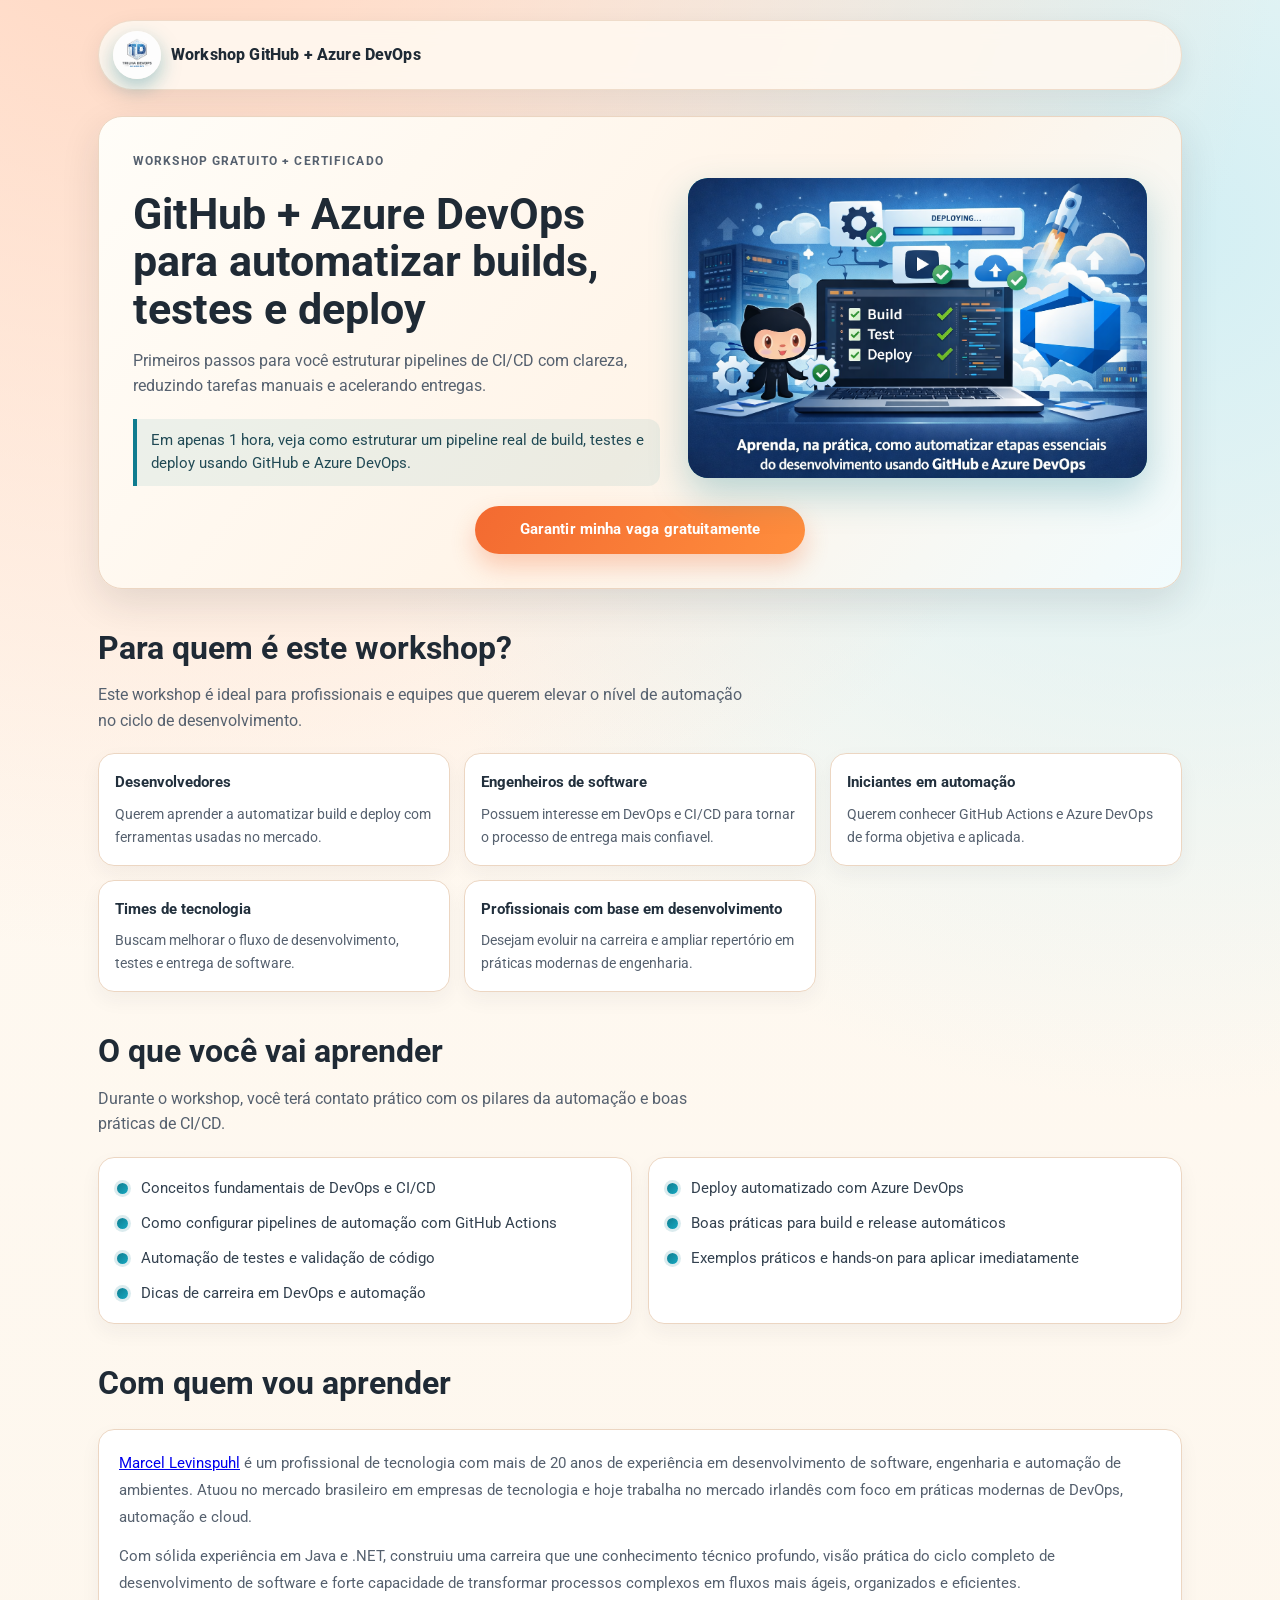
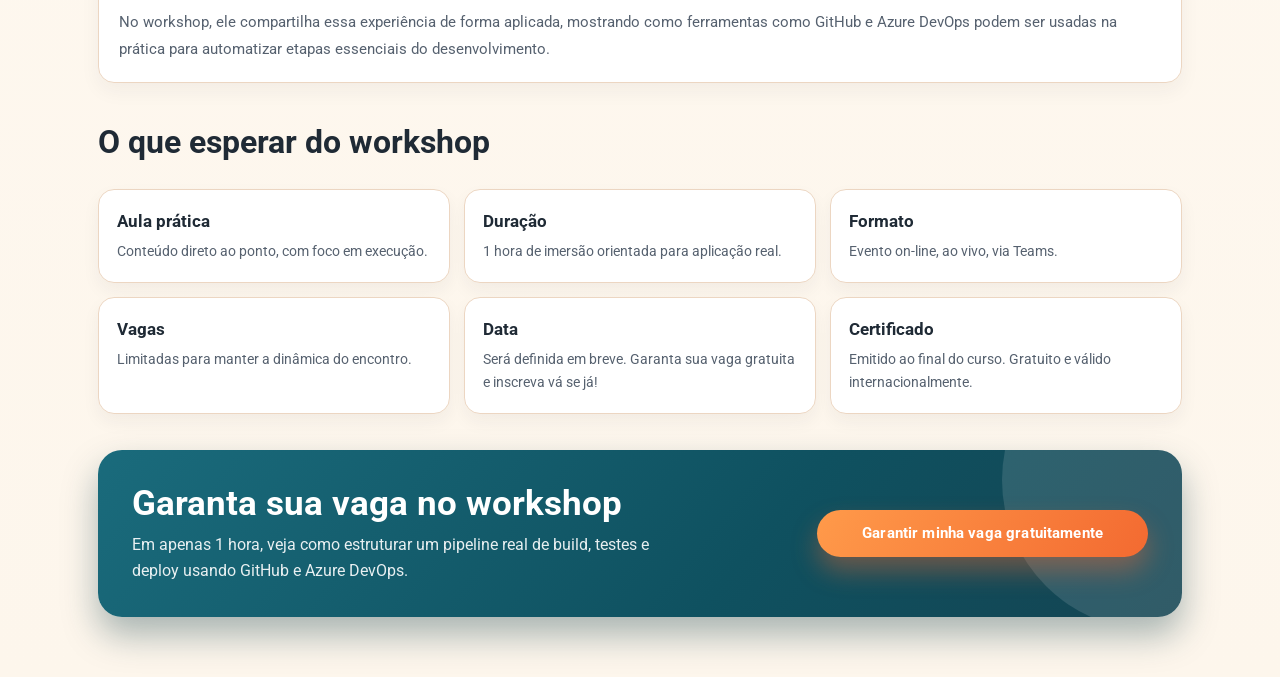
==== commit 97e5cd13: "nova pagina" ====
--- a/index.html
+++ b/index.html
@@ -4,355 +4,164 @@
 <head>
     <meta charset="UTF-8">
     <meta name="viewport" content="width=device-width, initial-scale=1.0">
-    <title>Trilha DevOps Academy Workshop</title>
+    <title>Workshop e Certifica&ccedil;&atilde;o - GitHub + Azure DevOps</title>
+    <link rel="preconnect" href="https://fonts.googleapis.com">
+    <link rel="preconnect" href="https://fonts.gstatic.com" crossorigin>
+    <link
+        href="https://fonts.googleapis.com/css2?family=Roboto:wght@400;500;700;900&display=swap"
+        rel="stylesheet">
     <link rel="stylesheet" href="index.css">
 </head>
 
 <body>
-    <!-- Header/Navigation -->
-    <header>
-        <nav>
-            <div class="logo">🚀 Trilha DevOps Academy Workshop</div>
-            <ul>
-                <!-- <li><a href="#">Home</a></li> -->
-                <!-- <li><a href="#sobre">Sobre</a></li> -->
-                <!-- <li><a href="#modulos">Módulos</a></li> -->
-                <!-- <li><a href="#recursos">Recursos</a></li> -->
-                <!-- <li><a href="#preco">Preço</a></li> -->
-                <!-- <li><a href="#contato">Contato</a></li> -->
-            </ul>
-        </nav>
-    </header>
+    <div class="page-shell">
+        <header class="topbar" id="inicio">
+            <div class="brand" aria-label="Logo do workshop">
+                <img src="logo.png" alt="Logo do workshop" class="brand-mark">
+                <span>Workshop GitHub + Azure DevOps</span>
+            </div>
+            <!-- <nav aria-label="Navega&ccedil;&atilde;o principal">
+                <a href="#inicio">In&iacute;cio</a>
+                <a href="#conteudo">Conte&uacute;do do Workshop</a>
+                <a href="#aprender">O que esperar</a>
+                <a href="#certificado">Certificado</a>
+                <a href="#contato">Contato</a>
+            </nav> -->
+        </header>
 
-    <!-- Hero Section -->
-    <section class="hero">
-        <div class="container">
-
-            <!-- <h1>Trilha DevOps Workshop</h1>
-        <p>Domine a engenharia DevOps com práticas modernas e ferramentas essenciais</p> -->
-            <h2 class="workshop-gratuito">Workshop gratuito!</h2>
-            <h1>GitHub + Azure DevOps</h1>
-            <h2 class="whiteH3"> Primeiros passos para automatizar build, testes e deploy.</h2>
-            <h3 class="tituloH3">Aprenda, na prática, como automatizar etapas essenciais do desenvolvimento usando
-                GitHub e
-                Azure DevOps.</h3>
-            <button class="cta-button">Inscreva-se Agora</button>
-        </div>
-
-    </section>
-
-    <!-- Sobre Section -->
-    <section class="section scroll-reveal" id="sobre">
-        <div class="container">
-            <div class="about-section">
-                <h2>Bem-vindo à Trilha DevOps Academy</h2>
-                <!-- 
-                <div class="about-text">
-                    <h3>O que você vai aprender</h3>
-                    <ul>
-                        <li>Fundamentos de DevOps e Cultura</li>
-                        <li>Containerização com Docker</li>
-                        <li>Orquestração com Kubernetes</li>
-                        <li>CI/CD com GitHub Actions e Jenkins</li>
-                        <li>Infrastructure as Code (Terraform, Ansible)</li>
-                        <li>Monitoramento e Observabilidade</li>
-                        <li>Segurança em DevOps</li>
-                    </ul>
-                </div> -->
-                <div class="about-text">
-                    <h3 class="antesH3">Para quem é este workshop?</h3>
-                    <p>Este workshop é ideal para:</p>
-                    <ul>
-                        <li><strong>Desenvolvedores</strong> que querem aprender sobre automação de build e deploy</li>
-                        <li><strong>Engenheiros</strong> interessados em práticas DevOps e CI/CD</li>
-                        <li><strong>Iniciantes</strong> em automação que desejam conhecer ferramentas profissionais como
-                            GitHub Actions e Azure DevOps</li>
-                        <li><strong>Times</strong> que buscam melhorar o processo de desenvolvimento e entrega de
-                            software</li>
-                        <li>Qualquer pessoa com conhecimento básico de desenvolvimento que quer evoluir na carreira</li>
-                    </ul>
+        <section class="hero" aria-label="Apresenta&ccedil;&atilde;o principal">
+            <div>
+                <p class="eyebrow">WORKSHOP GRATUITO + CERTIFICADO</p>
+                <h1>GitHub + Azure DevOps para automatizar builds, testes e deploy</h1>
+                <p>
+                    Primeiros passos para voc&ecirc; estruturar pipelines de CI/CD com clareza,
+                    reduzindo tarefas manuais e acelerando entregas.
+                </p>
+                <div class="hero-quote">
+                    <!-- Aprenda, na pr&aacute;tica, como automatizar etapas essenciais do desenvolvimento
+                    usando GitHub e Azure DevOps. -->
+Em apenas 1 hora, veja como estruturar um pipeline real de build, testes e deploy usando GitHub e Azure DevOps.                    
                 </div>
             </div>
-            <div class="about-section">
-                <div class="about-text">
-                    <h3 class="antesH3">O que você vai aprender</h3>
-                    <p>Durante este workshop, você terá contato prático com:</p>
-                    <ul>
-                        <li>Conceitos fundamentais de DevOps e CI/CD (Continuous Integration/Continuous Deployment)</li>
-                        <li>Como configurar pipelines de automação com <strong>GitHub Actions</strong></li>
-                        <li>Automação de testes e validação de código</li>
-                        <li>Deploy automatizado com <strong>Azure DevOps</strong></li>
-                        <li>Boas práticas para build e release automático</li>
-                        <li>Exemplos práticos e hands-on que você pode aplicar imediatamente</li>
-                        <li>Dicas de carreira em DevOps e automação</li>
-                    </ul>
-                </div>
-                <!-- <div class="about-text">
-                    <h3>Por que este curso?</h3>
-                    <ul>
-                        <li>Conteúdo atualizado e prático</li>
-                        <li>Projetos reais e desafios</li>
-                        <li>Instrutores com experiência de mercado</li>
-                        <li>Certificado reconhecido</li>
-                        <li>Suporte e comunidade ativa</li>
-                        <li>Atualizações contínuas</li>
-                    </ul>
-                </div> -->
+            <div class="hero-art">
+                <img src="workshop.png" alt="Workshop GitHub e Azure DevOps" class="hero-art-image">
             </div>
-        </div>
-    </section>
+            <div class="hero-last-x">
+                <a href="https://forms.gle/15zNEB56RkPeBTQY9" class="btn-primary">Garantir minha vaga gratuitamente</a>
+            </div>
+        </section>
 
-    <!-- Módulos Section -->
-    <!-- <section class="section light" id="modulos">
-        <div class="container">
-            <h2>Estrutura do Curso</h2>
-            <div class="modules">
-                <div class="module-card">
-                    <h3>📌 Módulo 1: Fundamentos DevOps</h3>
-                    <span class="duration">4 semanas</span>
-                    <ul>
-                        <li>Introdução a DevOps</li>
-                        <li>Cultura DevOps</li>
-                        <li>Ferramentas essenciais</li>
-                        <li>Fluxos de trabalho</li>
-                    </ul>
-                </div>
+        <section id="conteudo">
+            <div class="section-head">
+                <h2>Para quem &eacute; este workshop?</h2>
+                <p>Este workshop &eacute; ideal para profissionais e equipes que querem elevar o n&iacute;vel de
+                    automa&ccedil;&atilde;o no ciclo de desenvolvimento.</p>
+            </div>
+            <div class="audience-grid">
+                <article class="card">
+                    <strong>Desenvolvedores</strong>
+                    <p>Querem aprender a automatizar build e deploy com ferramentas usadas no mercado.</p>
+                </article>
+                <article class="card">
+                    <strong>Engenheiros de software</strong>
+                    <p>Possuem interesse em DevOps e CI/CD para tornar o processo de entrega mais confiavel.</p>
+                </article>
+                <article class="card">
+                    <strong>Iniciantes em automa&ccedil;&atilde;o</strong>
+                    <p>Querem conhecer GitHub Actions e Azure DevOps de forma objetiva e aplicada.</p>
+                </article>
+                <article class="card">
+                    <strong>Times de tecnologia</strong>
+                    <p>Buscam melhorar o fluxo de desenvolvimento, testes e entrega de software.</p>
+                </article>
+                <article class="card">
+                    <strong>Profissionais com base em desenvolvimento</strong>
+                    <p>Desejam evoluir na carreira e ampliar repert&oacute;rio em pr&aacute;ticas modernas de
+                        engenharia.</p>
+                </article>
+            </div>
+        </section>
 
-                <div class="module-card">
-                    <h3>🐳 Módulo 2: Docker & Containers</h3>
-                    <span class="duration">3 semanas</span>
-                    <ul>
-                        <li>Docker essenciais</li>
-                        <li>Dockerfiles e imagens</li>
-                        <li>Docker Compose</li>
-                        <li>Registry e distribuição</li>
-                    </ul>
-                </div>
-
-                <div class="module-card">
-                    <h3>☸️ Módulo 3: Kubernetes</h3>
-                    <span class="duration">4 semanas</span>
-                    <ul>
-                        <li>Arquitetura Kubernetes</li>
-                        <li>Deployment e Services</li>
-                        <li>ConfigMaps e Secrets</li>
-                        <li>Storage e Networking</li>
-                    </ul>
-                </div>
-
-                <div class="module-card">
-                    <h3>⚙️ Módulo 4: CI/CD Pipelines</h3>
-                    <span class="duration">3 semanas</span>
-                    <ul>
-                        <li>GitHub Actions</li>
-                        <li>Jenkins avançado</li>
-                        <li>GitLab CI</li>
-                        <li>Deployment automático</li>
-                    </ul>
-                </div>
-
-                <div class="module-card">
-                    <h3>🏗️ Módulo 5: Infrastructure as Code</h3>
-                    <span class="duration">3 semanas</span>
-                    <ul>
-                        <li>Terraform fundamentals</li>
-                        <li>Ansible playbooks</li>
-                        <li>CloudFormation</li>
-                        <li>State management</li>
-                    </ul>
-                </div>
-
-                <div class="module-card">
-                    <h3>📊 Módulo 6: Observabilidade</h3>
-                    <span class="duration">3 semanas</span>
-                    <ul>
-                        <li>Prometheus & Grafana</li>
-                        <li>ELK Stack</li>
-                        <li>Distributed tracing</li>
-                        <li>Alerting</li>
-                    </ul>
-                </div>
-
-                <div class="module-card">
-                    <h3>🔒 Módulo 7: Segurança DevOps</h3>
-                    <span class="duration">2 semanas</span>
-                    <ul>
-                        <li>Segurança em containers</li>
-                        <li>RBAC e IAM</li>
-                        <li>Secrets management</li>
-                        <li>Scanning e compliance</li>
-                    </ul>
-                </div>
-
-                <div class="module-card">
-                    <h3>🎯 Módulo 8: Projeto Final</h3>
-                    <span class="duration">2 semanas</span>
-                    <ul>
-                        <li>Aplicação completa</li>
-                        <li>CI/CD end-to-end</li>
-                        <li>Deployment em produção</li>
-                        <li>Apresentação final</li>
-                    </ul>
-                </div>
+        <section id="aprender">
+            <div class="section-head">
+                <h2>O que voc&ecirc; vai aprender</h2>
+                <p>Durante o workshop, voc&ecirc; ter&aacute; contato pr&aacute;tico com os pilares da
+                    automa&ccedil;&atilde;o e boas pr&aacute;ticas de CI/CD.</p>
             </div>
-        </div>
-    </section> -->
-
-    <!-- Recursos Section -->
-    <section class="section scroll-reveal" id="recursos">
-        <div class="container">
-            <h2>Recursos Inclusos</h2>
-            <div class="features">
-                <div class="feature-item">
-                    <div class="icon">📚</div>
-                    <!-- <h4>Material Completo</h4>
-                    <p>Slides, documentação e guias práticos para cada tópico</p> -->
-                    <h4>Aula Prática</h4>
-                    <p>Conteúdo prático e direto ao ponto</p>
-                </div>
-
-                <div class="feature-item">
-                    <div class="icon">⏱️</div>
-                    <!-- <h4>Videoaulas</h4>
-                    <p>Mais de 100 horas de vídeo em alta qualidade</p> -->
-                    <h4>Duração</h4>
-                    <p>1 hora</p>
-                </div>
-
-                <div class="feature-item">
-                    <div class="icon">💻</div>
-                    <!-- <h4>Labs Práticos</h4>
-                    <p>Ambientes hands-on para testar todo o conhecimento</p> -->
-                    <h4>Formato</h4>
-                    <p>Online e gratuito</p>
-                </div>
-
-                <div class="feature-item">
-                    <div class="icon">🎫</div>
-                    <!-- <h4>Comunidade</h4>
-                    <p>Acesso a forum exclusivo com outros alunos</p> -->
-                    <h4>Vagas</h4>
-                    <p>Limitadas</p>
-                </div>
-
-                <div class="feature-item">
-                    <div class="icon">📅</div>
-                    <!-- <h4>Atualizações</h4>
-                    <p>Conteúdo atualizado constantemente com novas ferramentas</p> -->
-                    <h4>Data</h4>
-                    <p>A definir</p>
-                </div>
-
-                <div class="feature-item">
-                    <div class="icon">🏆</div>
-                    <h4>Certificado</h4>
-                    <!-- <p>Certificado de conclusão reconhecido no mercado</p> -->
-                    <p>Certificado de conclusão</p>
-                </div>
-
-            </div>
-        </div>
-    </section>
-
-    <!-- Preço Section -->
-    <!-- <section class="section light" id="preco">
-        <div class="container">
-            <h2>Planos e Preços</h2>
-            <div class="pricing">
-                <h3>Acesso Completo</h3>
-                <div class="price">R$ 497</div>
-                <div class="period">Acesso vitalício</div>
-                <button class="cta-button">Inscrever-se</button>
+            <div class="learning">
                 <ul>
-                    <li>✓ Todos os 8 módulos</li>
-                    <li>✓ 100+ horas de conteúdo</li>
-                    <li>✓ Labs e projetos práticos</li>
-                    <li>✓ Certificado de conclusão</li>
-                    <li>✓ Suporte via chat</li>
-                    <li>✓ Atualizações gratuitas</li>
-                    <li>✓ Comunidade exclusiva</li>
+                    <li>Conceitos fundamentais de DevOps e CI/CD</li>
+                    <li>Como configurar pipelines de automa&ccedil;&atilde;o com GitHub Actions</li>
+                    <li>Automa&ccedil;&atilde;o de testes e valida&ccedil;&atilde;o de c&oacute;digo</li>
+                    <li>Dicas de carreira em DevOps e automa&ccedil;&atilde;o</li>
+                </ul>
+                <ul>
+                    <li>Deploy automatizado com Azure DevOps</li>
+                    <li>Boas pr&aacute;ticas para build e release autom&aacute;ticos</li>
+                    <li>Exemplos pr&aacute;ticos e hands-on para aplicar imediatamente</li>
                 </ul>
             </div>
-        </div>
-    </section> -->
+        </section>
 
-    <!-- Contato Section -->
-    <section class="section scroll-reveal" id="contato">
-        <div class="container">
-            <h2>Entre em Contato</h2>
-            <div class="grid">
-                <div class="card">
-                    <h3>📧 Email</h3>
-                    <p><a href="mailto:contato.trilhadevops@gmail.com" class="contact-link">contato.trilhadevops@gmail.com</a>
-                    </p>
-                </div>
-                <!-- <div class="card">
-                    <h3>💬 Discord</h3>
-                    <p><a href="#" style="color: var(--primary-color); text-decoration: none;">Junte-se à nossa
-                            comunidade</a></p>
-                </div> -->
-                <div class="card">
-                    <h3>🌐 Redes Sociais</h3>
-                    <p><a href="#" class="contact-link">@DevOpsWorkshop</a></p>
-                </div>
+        <section id="instrutor">
+            <div class="section-head">
+                <h2>Com quem vou aprender</h2>
             </div>
-        </div>
-    </section>
+            <article class="mentor-card">
+                <p><a href="https://www.linkedin.com/in/mlevinspuhl">Marcel Levinspuhl</a> &eacute; um profissional de tecnologia com mais de 20 anos de experi&ecirc;ncia em desenvolvimento de software, engenharia e automa&ccedil;&atilde;o de ambientes. Atuou no mercado brasileiro em empresas de tecnologia e hoje trabalha no mercado irland&ecirc;s com foco em pr&aacute;ticas modernas de DevOps, automa&ccedil;&atilde;o e cloud.</p>
+                <p>Com s&oacute;lida experi&ecirc;ncia em Java e .NET, construiu uma carreira que une conhecimento t&eacute;cnico profundo, vis&atilde;o pr&aacute;tica do ciclo completo de desenvolvimento de software e forte capacidade de transformar processos complexos em fluxos mais &aacute;geis, organizados e eficientes.</p>
+                <p>No workshop, ele compartilha essa experi&ecirc;ncia de forma aplicada, mostrando como ferramentas como GitHub e Azure DevOps podem ser usadas na pr&aacute;tica para automatizar etapas essenciais do desenvolvimento.</p>
+            </article>
+        </section>        
 
-    <!-- Footer -->
-    <footer>
-        <div class="footer-content">
-            <div>
-                <h4>Instrutor</h4>
-                <ul>
-                    <!-- <li><a href="#">Currículo</a></li> -->
-                    <li><a href="https://www.linkedin.com/in/mlevinspuhl">Marcel Levinspuhl</a></li>
-                    <!-- <li><a href="#">Depoimentos</a></li> -->
-                </ul>
+        <section id="certificado">
+            <div class="section-head">
+                <!-- <h2>Recursos inclusos</h2> -->
+                 <h2>O que esperar do workshop</h2>
             </div>
-            <div>
-                <h4>Recursos para o curso</h4>
-                <ul>
-                    <li><a href="https://github.com/devmlev/ReactAppCurso">Github</a></li>
-                    <li><a href="download.html">Microsoft Downloads</a></li>
-                    <!-- <li><a href="#">Comunidade</a></li>
-                    <li><a href="#">Blog</a></li> -->
-                </ul>
+            <div class="resources">
+                <article class="resource-item">
+                    <h3>Aula pr&aacute;tica</h3>
+                    <p>Conte&uacute;do direto ao ponto, com foco em execu&ccedil;&atilde;o.</p>
+                </article>
+                <article class="resource-item">
+                    <h3>Dura&ccedil;&atilde;o</h3>
+                    <p>1 hora de imers&atilde;o orientada para aplica&ccedil;&atilde;o real.</p>
+                </article>
+                <article class="resource-item">
+                    <h3>Formato</h3>
+                    <!-- <p>Online e gratuito, com acesso simplificado.</p> -->
+                    <p>Evento on-line, ao vivo, via Teams.</p>
+                </article>
+                <article class="resource-item">
+                    <h3>Vagas</h3>
+                    <p>Limitadas para manter a din&acirc;mica do encontro.</p>
+                </article>
+                <article class="resource-item">
+                    <h3>Data</h3>
+                    <!-- <p>A definir, com divulga&ccedil;&atilde;o antecipada.</p> -->
+                    <p>Será definida em breve. Garanta sua vaga gratuita e inscreva vá se já!</p>
+                </article>
+                <article class="resource-item">
+                    <h3>Certificado</h3>
+                    <!-- <p>Certificado de conclus&atilde;o ao final do workshop.</p> -->
+                    <p>Emitido ao final do curso. Gratuito e válido internacionalmente.</p>
+                </article>
             </div>
-            <div>
-                <h4>Política</h4>
-                <ul>
-                    <li><a href="privacidade.html">Privacidade</a></li>
-                    <!-- <li><a href="#">Termos de Uso</a></li>
-                    <li><a href="#">FAQ</a></li> -->
-                </ul>
+        </section>
+
+        <section class="cta-final" id="contato" aria-label="Chamada final para inscri&ccedil;&atilde;o">
+            <div class="cta-copy">
+                <h2>Garanta sua vaga no workshop</h2>
+                <p>
+                    <!-- Aprenda, na pr&aacute;tica, como automatizar etapas essenciais do desenvolvimento
+                    com GitHub e Azure DevOps. -->
+Em apenas 1 hora, veja como estruturar um pipeline real de build, testes e deploy usando GitHub e Azure DevOps.                    
+                </p>
             </div>
-        </div>
-        <div class="footer-bottom">
-        <p>Informações de Licenciamento: O Azure DevOps Server Express é limitado a 5 usuários ativos. O SQL Server Express possui limite de 10GB por banco de dados.</p>
-        <p><em>Microsoft, Azure e SQL Server são marcas registradas do grupo de empresas Microsoft. Esta página fornece apenas links de redirecionamento para o conteúdo oficial.</em></p>
-            <p>&copy; 2026 Trilha DevOps Workshop. Todos os direitos reservados.</p>
-        </div>
-    </footer>
-    <!-- Smooth scroll-reveal using Intersection Observer -->
-    <script>
-        (function () {
-            var elements = document.querySelectorAll('.scroll-reveal');
-            if (!('IntersectionObserver' in window)) {
-                elements.forEach(function (el) { el.classList.add('visible'); });
-                return;
-            }
-            var observer = new IntersectionObserver(function (entries) {
-                entries.forEach(function (entry) {
-                    if (entry.isIntersecting) {
-                        entry.target.classList.add('visible');
-                        observer.unobserve(entry.target);
-                    }
-                });
-            }, { threshold: 0.1 });
-            elements.forEach(function (el) { observer.observe(el); });
-        })();
-    </script>
+            <a href="https://forms.gle/15zNEB56RkPeBTQY9" class="btn-primary">Garantir minha vaga gratuitamente</a>
+        </section>
+    </div>
 </body>
 
 </html>
--- a/index.css
+++ b/index.css
@@ -1,506 +1,545 @@
+/* 1) Design tokens */
+:root {
+  --bg: #fdf7ee;
+  --surface: #fff9f1;
+  --surface-strong: #fff;
+  --text: #1f2a35;
+  --muted: #56616f;
+  --accent: #f36a31;
+  --accent-strong: #c84b1e;
+  --secondary: #0f7c8f;
+  --secondary-soft: #d5f0f5;
+  --border: #ecd6c2;
+  --shadow: 0 14px 38px rgba(31, 42, 53, 0.12);
+  --radius-lg: 24px;
+  --radius-md: 16px;
+  --radius-sm: 12px;
+  --max-width: 1120px;
+}
+
+/* 2) Base e reset */
 * {
-    margin: 0;
-    padding: 0;
-    box-sizing: border-box;
-}
-
-:root {
-    --primary-color: #0066cc;
-    --secondary-color: #ff6b35;
-    --dark-color: #1a1a1a;
-    --light-color: #f5f5f5;
-    --text-color: #333;
-    --success-color: #28a745;
+  box-sizing: border-box;
+  margin: 0;
+  padding: 0;
 }
 
 body {
-    font-family: 'Segoe UI', Tahoma, Geneva, Verdana, sans-serif;
-    line-height: 1.6;
-    color: var(--text-color);
-    background-color: #fff;
-}
-
-header {
-    background: linear-gradient(135deg, var(--primary-color) 0%, var(--dark-color) 100%);
-    color: white;
-    padding: 2rem 0;
-    position: sticky;
-    top: 0;
-    z-index: 100;
-    box-shadow: 0 2px 10px rgba(0, 0, 0, 0.1);
+  font-family: "Roboto", sans-serif;
+  color: var(--text);
+  background:
+    radial-gradient(circle at 12% -8%, #ffd5bf 0%, rgba(255, 213, 191, 0) 42%),
+    radial-gradient(circle at 92% 10%, #d3eff4 0%, rgba(211, 239, 244, 0) 37%),
+    linear-gradient(180deg, #fffaf3 0%, #fdf6ec 100%);
+  line-height: 1.6;
+  min-height: 100vh;
+}
+
+/* 3) Layout geral */
+.page-shell {
+  max-width: var(--max-width);
+  margin: 0 auto;
+  padding: 20px 18px 60px;
+}
+
+/* 4) Header */
+.topbar {
+  position: sticky;
+  top: 12px;
+  z-index: 30;
+  background: rgba(255, 249, 241, 0.88);
+  -webkit-backdrop-filter: blur(10px);
+  backdrop-filter: blur(10px);
+  border: 1px solid rgba(236, 214, 194, 0.8);
+  border-radius: 999px;
+  box-shadow: 0 8px 24px rgba(31, 42, 53, 0.08);
+  display: flex;
+  align-items: center;
+  justify-content: space-between;
+  padding: 10px 14px;
+  gap: 12px;
+  animation: pop-in 650ms ease-out;
+}
+
+.brand {
+  display: inline-flex;
+  align-items: center;
+  gap: 10px;
+  font-family: "Roboto", sans-serif;
+  font-weight: 800;
+  letter-spacing: 0.01em;
+  font-size: 1rem;
+}
+
+.brand-mark {
+  width: 48px;
+  height: 48px;
+  border-radius: 50%;
+  object-fit: contain;
+  display: block;
+  box-shadow: 0 8px 20px rgba(15, 124, 143, 0.35);
 }
 
 nav {
-    display: flex;
-    justify-content: space-between;
-    align-items: center;
-    max-width: 1200px;
-    margin: 0 auto;
-    padding: 0 2rem;
-}
-
-.logo {
-    font-size: 1.8rem;
-    font-weight: bold;
-    display: flex;
-    align-items: center;
-    gap: 0.5rem;
-}
-
-nav ul {
-    display: flex;
-    list-style: none;
-    gap: 2rem;
+  display: flex;
+  align-items: center;
+  gap: 14px;
+  flex-wrap: wrap;
+  justify-content: center;
 }
 
 nav a {
-    color: white;
-    text-decoration: none;
-    transition: color 0.3s;
+  text-decoration: none;
+  color: var(--muted);
+  font-size: 0.88rem;
+  font-weight: 600;
+  transition: color 170ms ease;
 }
 
 nav a:hover {
-    color: var(--secondary-color);
-}
-
+  color: var(--secondary);
+}
+
+/* 5) Componente de botao */
+.btn-primary {
+  border: none;
+  background: linear-gradient(120deg, var(--accent) 0%, #ff8e3d 100%);
+  color: #fff;
+  font-weight: 700;
+  font-family: "Roboto", sans-serif;
+  font-size: 0.92rem;
+  letter-spacing: 0.01em;
+  padding: 12px 45px;
+  border-radius: 999px;
+  cursor: pointer;
+  text-decoration: none;
+  display: inline-flex;
+  align-items: center;
+  justify-content: center;
+  transition: transform 180ms ease, box-shadow 180ms ease;
+  box-shadow: 0 12px 24px rgba(243, 106, 49, 0.3);
+  white-space: nowrap;
+}
+
+.btn-primary:hover {
+  transform: translateY(-2px);
+  box-shadow: 0 16px 30px rgba(243, 106, 49, 0.36);
+}
+
+/* 6) Hero section */
 .hero {
-    background: linear-gradient(135deg, var(--primary-color) 0%, #0047a3 100%);
-    color: white;
-    padding: 5rem 2rem;
-    text-align: center;
-    width: 100%;
+  margin-top: 26px;
+  background: linear-gradient(130deg, #fffdf8 0%, #fff4e8 55%, #f1fbfd 100%);
+  border: 1px solid var(--border);
+  border-radius: var(--radius-lg);
+  box-shadow: var(--shadow);
+  padding: 34px;
+  display: grid;
+  grid-template-columns: 1.15fr 1fr;
+  column-gap: 28px;
+  row-gap: 0;
+  align-items: center;
+  animation: rise 700ms ease-out;
 }
 
 .hero h1 {
-    font-size: 3rem;
-    margin-bottom: 1rem;
-    animation: slideDown 0.8s ease;
-}
-
-.tituloH3 {
-    margin-bottom: 2rem;
-}
-
-.whiteH3 {
-    color: white;
-    margin-bottom: 1rem;
-}
-
-.workshop-gratuito {
-    font-size: 1.5rem;
-    font-weight: bold;
-    color: whitesmoke;
-    text-align: right;
+  font-family: "Roboto", sans-serif;
+  font-size: clamp(1.8rem, 4vw, 2.7rem);
+  line-height: 1.1;
+  margin-bottom: 14px;
+}
+
+.eyebrow {
+  font-size: 0.78rem;
+  letter-spacing: 0.09em;
+  font-weight: 700;
+  color: var(--secondary);
+  text-transform: uppercase;
+  margin-bottom: 10px;
 }
 
 .hero p {
-    font-size: 1.3rem;
-    margin-bottom: 2rem;
-    opacity: 0.95;
-}
-
-.cta-button {
-    background-color: var(--secondary-color);
-    color: white;
-    padding: 1rem 2rem;
-    border: none;
-    border-radius: 5px;
-    font-size: 1.1rem;
-    cursor: pointer;
-    transition: all 0.3s;
-    text-decoration: none;
-    display: inline-block;
-}
-
-.cta-button:hover {
-    background-color: #e55a2b;
-    transform: translateY(-2px);
-    box-shadow: 0 5px 15px rgba(255, 107, 53, 0.3);
-}
-
-.container {
-    max-width: 1200px;
-    margin: 0 auto;
-    padding: 0 2rem;
-}
-#recursos.section {
-    margin-bottom: 3rem;
-}
-#contato.section {
-    margin-bottom: 0;
-}
-
-.section {
-    padding: 5rem 0;
-}
-
-.section.light {
-    background-color: var(--light-color);
-}
-
-.section h2 {
-    font-size: 2.5rem;
-    /* margin-bottom: 3rem; */
-    margin-top: 3rem;
-    text-align: center;
-    color: var(--primary-color);
-}
-
-.grid {
-    display: grid;
-    grid-template-columns: repeat(auto-fit, minmax(300px, 1fr));
-    gap: 2rem;
+  color: var(--muted);
+  max-width: 55ch;
+  margin-bottom: 20px;
+}
+
+.hero-quote {
+  border-left: 4px solid var(--secondary);
+  background: rgba(15, 124, 143, 0.08);
+  padding: 10px 14px;
+  border-radius: 0 var(--radius-sm) var(--radius-sm) 0;
+  color: #214a55;
+  font-size: 0.92rem;
+  margin-bottom: 20px;
+}
+
+.hero-art {
+  background: linear-gradient(160deg, #0f7c8f 0%, #14586a 100%);
+  border-radius: 20px;
+  min-height: 300px;
+  position: relative;
+  overflow: hidden;
+  box-shadow: 0 16px 38px rgba(15, 124, 143, 0.28);
+  display: grid;
+  place-items: center;
+  padding: 24px;
+}
+
+.hero-art::before,
+.hero-art::after {
+  content: "";
+  position: absolute;
+  border-radius: 50%;
+  background: rgba(255, 255, 255, 0.16);
+}
+
+.hero-art::before {
+  width: 150px;
+  height: 150px;
+  top: -35px;
+  right: -20px;
+}
+
+.hero-art::after {
+  width: 110px;
+  height: 110px;
+  left: -20px;
+  bottom: 22px;
+}
+
+.hero-art-image {
+  width: 100%;
+  height: 100%;
+  object-fit: cover;
+  object-position: center;
+  border-radius: inherit;
+  position: absolute;
+  inset: 0;
+  z-index: 1;
+  display: block;
+}
+
+.hero-last-x {
+  grid-column: 1 / -1;
+  min-height: 48px;
+  border-radius: var(--radius-sm);
+  display: flex;
+  align-items: center;
+  justify-content: center;
+  font-weight: 700;
+  color: #1f2a35;
+}
+
+.mockup {
+  width: min(320px, 100%);
+  border-radius: 16px;
+  background: #fff;
+  padding: 12px;
+  position: relative;
+  z-index: 1;
+  transform: rotate(-4deg);
+  box-shadow: 0 20px 30px rgba(8, 35, 42, 0.35);
+}
+
+.mockup-line {
+  height: 12px;
+  border-radius: 9px;
+  margin-bottom: 9px;
+  background: #dce7ec;
+}
+
+.mockup-line:nth-child(1) {
+  width: 58%;
+  background: #ffcfaa;
+}
+
+.mockup-line:nth-child(2) {
+  width: 85%;
+  background: #d1e8ee;
+}
+
+.mockup-line:nth-child(3) {
+  width: 72%;
+  background: #e8eff2;
+}
+
+.mockup-line:nth-child(4) {
+  width: 90%;
+  background: #d7e6ec;
+}
+
+/* 7) Bloco comum de secao */
+section {
+  margin-top: 34px;
+  animation: rise 700ms ease-out;
+  animation-fill-mode: both;
+}
+
+.section-head h2 {
+  font-family: "Roboto", sans-serif;
+  font-size: clamp(1.5rem, 2.5vw, 2rem);
+  margin-bottom: 8px;
+}
+
+.section-head p {
+  color: var(--muted);
+  max-width: 72ch;
+}
+
+/* 8) Cards de publico */
+.audience-grid {
+  margin-top: 20px;
+  display: grid;
+  grid-template-columns: repeat(3, minmax(0, 1fr));
+  gap: 14px;
 }
 
 .card {
-    background: white;
-    padding: 2rem;
-    border-radius: 8px;
-    box-shadow: 0 2px 8px rgba(0, 0, 0, 0.1);
-    transition: transform 0.3s, box-shadow 0.3s;
-}
-
-.card:hover {
-    transform: translateY(-5px);
-    box-shadow: 0 5px 20px rgba(0, 0, 0, 0.15);
-}
-
-.card h3 {
-    color: var(--primary-color);
-    margin-bottom: 1rem;
-    font-size: 1.5rem;
+  border: 1px solid var(--border);
+  border-radius: var(--radius-md);
+  background: var(--surface-strong);
+  padding: 16px;
+  box-shadow: 0 8px 20px rgba(31, 42, 53, 0.05);
+}
+
+.card strong {
+  color: #22303d;
+  display: block;
+  margin-bottom: 8px;
+  font-size: 0.96rem;
 }
 
 .card p {
-    color: #666;
-    line-height: 1.8;
-}
-
-.contact-link {
-    color: var(--primary-color);
-    text-decoration: none;
-}
-
-.contact-link:hover {
-    text-decoration: underline;
-}
-
-.icon {
-    font-size: 3rem;
-    margin-bottom: 1rem;
-}
-
-.about-section {
-    display: grid;
-    /* grid-template-columns: 1fr 1fr; */
-    /* gap: 3rem; */
-    align-items: center;
-}
-.about-section h2 {
-    text-align: left;
-    /* grid-column: 1 / -1; */
-}
-.antesH3 {
-    margin-top: 3rem;
-}
-
-.about-text h3 {
-    color: var(--primary-color);
-    margin-bottom: 1rem;
-    font-size: 1.3rem;
-}
-
-.about-text ul {
-    list-style: none;
-    padding-left: 0;
-}
-
-.about-text li {
-    /* padding: 0.5rem 0; */
-    color: #666;
-    /* display: flex;
-    align-items: center;
-    gap: 0.5rem; */
-}
-
-.about-text li:before {
-    content: "✓";
-    color: var(--success-color);
-    font-weight: bold;
-    font-size: 1.2rem;
-}
-
-.modules {
-    display: grid;
-    grid-template-columns: repeat(auto-fit, minmax(280px, 1fr));
-    gap: 2rem;
-}
-
-.module-card {
-    background: white;
-    padding: 2rem;
-    border-left: 4px solid var(--primary-color);
-    border-radius: 4px;
-    box-shadow: 0 2px 8px rgba(0, 0, 0, 0.1);
-}
-
-.module-card h3 {
-    color: var(--primary-color);
-    margin-bottom: 1rem;
-}
-
-.module-card .duration {
-    background-color: var(--light-color);
-    padding: 0.5rem 1rem;
-    border-radius: 20px;
-    display: inline-block;
-    font-size: 0.9rem;
-    color: var(--primary-color);
-    margin-bottom: 1rem;
-}
-
-.module-card ul {
-    list-style-position: inside;
-    color: #666;
-}
-
-.module-card li {
-    padding: 0.5rem 0;
-}
-
-.features {
-    display: grid;
-    grid-template-columns: repeat(auto-fit, minmax(250px, 1fr));
-    gap: 2rem;
-    margin-top: 3rem;
-}
-
-.feature-item {
-    text-align: center;
-    padding: 2rem;
-}
-
-.feature-item h4 {
-    color: var(--primary-color);
-    margin: 1rem 0;
-}
-
-.pricing {
-    max-width: 400px;
-    margin: 3rem auto;
-    background: linear-gradient(135deg, var(--primary-color) 0%, #0047a3 100%);
-    color: white;
-    padding: 3rem 2rem;
-    border-radius: 8px;
-    text-align: center;
-}
-
-.pricing h3 {
-    font-size: 2rem;
-    margin-bottom: 1rem;
-}
-
-.pricing .price {
-    font-size: 3rem;
-    margin: 1rem 0;
-    font-weight: bold;
-}
-
-.pricing .period {
-    color: rgba(255, 255, 255, 0.8);
-    margin-bottom: 2rem;
-}
-
-.pricing ul {
-    list-style: none;
-    margin: 2rem 0;
-    text-align: left;
-}
-
-.pricing li {
-    padding: 0.8rem 0;
-    border-bottom: 1px solid rgba(255, 255, 255, 0.2);
-}
-
-footer {
-    background-color: var(--dark-color);
-    color: white;
-    padding: 3rem 2rem;
-    text-align: center;
-}
-
-.footer-content {
-    display: grid;
-    grid-template-columns: repeat(auto-fit, minmax(250px, 1fr));
-    gap: 2rem;
-    margin-bottom: 2rem;
-    max-width: 1200px;
-    margin-left: auto;
-    margin-right: auto;
-    text-align: left;
-}
-
-.footer-content h4 {
-    color: var(--secondary-color);
-    margin-bottom: 1rem;
-}
-
-.footer-content ul {
-    list-style: none;
-}
-
-.footer-content a {
-    color: #ccc;
-    text-decoration: none;
-    transition: color 0.3s;
-}
-
-.footer-content a:hover {
-    color: var(--secondary-color);
-}
-
-.footer-bottom {
-    border-top: 1px solid rgba(255, 255, 255, 0.1);
-    padding-top: 1rem;
-    color: #999;
-}
-
-@keyframes slideDown {
-    from {
-        opacity: 0;
-        transform: translateY(-20px);
-    }
-
-    to {
-        opacity: 1;
-        transform: translateY(0);
-    }
-}
-
-/* Smooth scroll for anchor navigation */
-html {
-    scroll-behavior: smooth;
-}
-
-/* Scroll-reveal: sections start hidden and slide up */
-.scroll-reveal {
+  color: var(--muted);
+  font-size: 0.9rem;
+}
+
+.mentor-card {
+  margin-top: 20px;
+  border: 1px solid var(--border);
+  border-radius: var(--radius-md);
+  background: var(--surface-strong);
+  padding: 20px;
+  box-shadow: 0 8px 20px rgba(31, 42, 53, 0.05);
+}
+
+.mentor-card p {
+  color: var(--muted);
+  font-size: 0.96rem;
+  line-height: 1.75;
+}
+
+.mentor-card p + p {
+  margin-top: 12px;
+}
+
+/* 9) Lista de aprendizado */
+.learning {
+  display: grid;
+  grid-template-columns: repeat(2, minmax(0, 1fr));
+  gap: 16px;
+  margin-top: 20px;
+}
+
+.learning ul {
+  list-style: none;
+  background: var(--surface-strong);
+  border: 1px solid var(--border);
+  border-radius: var(--radius-md);
+  padding: 18px;
+  box-shadow: 0 8px 20px rgba(31, 42, 53, 0.05);
+}
+
+.learning li {
+  position: relative;
+  padding-left: 24px;
+  margin-bottom: 11px;
+  color: #344250;
+  font-size: 0.94rem;
+}
+
+.learning li:last-child {
+  margin-bottom: 0;
+}
+
+.learning li::before {
+  content: "";
+  width: 11px;
+  height: 11px;
+  border-radius: 50%;
+  background: linear-gradient(135deg, #0f7c8f 0%, #16a8c1 100%);
+  position: absolute;
+  left: 0;
+  top: 7px;
+  box-shadow: 0 0 0 3px rgba(15, 124, 143, 0.15);
+}
+
+/* 10) Grid de recursos */
+.resources {
+  margin-top: 20px;
+  display: grid;
+  grid-template-columns: repeat(3, minmax(0, 1fr));
+  gap: 14px;
+}
+
+.resource-item {
+  background: var(--surface-strong);
+  border: 1px solid var(--border);
+  border-radius: var(--radius-md);
+  padding: 18px;
+  box-shadow: 0 8px 18px rgba(31, 42, 53, 0.05);
+}
+
+.resource-item h3 {
+  font-family: "Roboto", sans-serif;
+  font-size: 1.05rem;
+  margin-bottom: 6px;
+}
+
+.resource-item p {
+  color: var(--muted);
+  font-size: 0.9rem;
+}
+
+/* 11) CTA final */
+.cta-final {
+  margin-top: 36px;
+  border-radius: var(--radius-lg);
+  background: linear-gradient(130deg, #1a6b7c 0%, #0f5160 60%, #144452 100%);
+  color: #fff;
+  padding: 34px;
+  display: grid;
+  grid-template-columns: 1fr auto;
+  gap: 20px;
+  align-items: center;
+  box-shadow: 0 18px 35px rgba(12, 57, 68, 0.35);
+  overflow: hidden;
+  position: relative;
+}
+
+.cta-final::before {
+  content: "";
+  position: absolute;
+  width: 300px;
+  height: 300px;
+  border-radius: 50%;
+  right: -120px;
+  top: -120px;
+  background: rgba(255, 255, 255, 0.12);
+  z-index: 0;
+}
+
+.cta-copy {
+  position: relative;
+  z-index: 1;
+}
+
+.cta-copy h2 {
+  font-family: "Roboto", sans-serif;
+  font-size: clamp(1.5rem, 3vw, 2.2rem);
+  line-height: 1.1;
+  margin-bottom: 10px;
+}
+
+.cta-copy p {
+  color: rgba(255, 255, 255, 0.9);
+  max-width: 62ch;
+}
+
+.cta-final .btn-primary {
+  position: relative;
+  z-index: 1;
+  background: linear-gradient(120deg, #ff9a4a 0%, #f36a31 100%);
+  box-shadow: 0 14px 26px rgba(243, 106, 49, 0.4);
+}
+
+/* 12) Animacoes */
+@keyframes pop-in {
+  from {
     opacity: 0;
-    transform: translateY(40px);
-    transition: opacity 0.7s ease, transform 0.7s ease;
-}
-
-.scroll-reveal.visible {
+    transform: translateY(-10px);
+  }
+  to {
     opacity: 1;
     transform: translateY(0);
-}
-
-@media (max-width: 768px) {
-    nav {
-        flex-direction: column;
-        align-items: flex-start;
-        gap: 1rem;
-    }
-
-    .logo {
-        font-size: 1.2rem;
-    }
-
-    nav ul {
-        flex-direction: column;
-        gap: 0.75rem;
-        width: 100%;
-    }
-
-    .hero {
-        padding: 3rem 1rem;
-    }
-
-    .hero h1 {
-        font-size: 2rem;
-    }
-
-    .hero p {
-        font-size: 1rem;
-    }
-
-    .about-section {
-        grid-template-columns: 1fr;
-    }
-
-    .section h2 {
-        font-size: 1.8rem;
-    }
-}
-
-@media (max-width: 430px) {
-    header {
-        padding: 1rem 0;
-    }
-
-    nav {
-        padding: 0 1rem;
-    }
-
-    .logo {
-        font-size: 1rem;
-    }
-
-    .hero {
-        padding: 2rem 1rem;
-    }
-
-    .hero h1 {
-        font-size: 1.6rem;
-    }
-
-    .workshop-gratuito {
-        font-size: 1.1rem;
-        text-align: center;
-    }
-
-    .whiteH3 {
-        font-size: 1rem;
-    }
-
-    .tituloH3 {
-        font-size: 0.95rem;
-    }
-
-    .cta-button {
-        padding: 0.8rem 1.5rem;
-        font-size: 1rem;
-        width: 100%;
-    }
-
-    .container {
-        padding: 0 1rem;
-    }
-
-    .section {
-        padding: 3rem 0;
-    }
-
-    .section h2 {
-        font-size: 1.5rem;
-    }
-
-    .grid {
-        grid-template-columns: 1fr;
-    }
-
-    .features {
-        grid-template-columns: 1fr;
-    }
-
-    .footer-content {
-        grid-template-columns: 1fr;
-    }
-
-    .card {
-        padding: 1.25rem;
-    }
-
-    .feature-item {
-        padding: 1rem;
-    }
-}
+  }
+}
+
+@keyframes rise {
+  from {
+    opacity: 0;
+    transform: translateY(12px);
+  }
+  to {
+    opacity: 1;
+    transform: translateY(0);
+  }
+}
+
+/* 13) Responsividade */
+@media (max-width: 980px) {
+  .topbar {
+    border-radius: 22px;
+  }
+
+  .hero {
+    grid-template-columns: 1fr;
+  }
+
+  .cta-final {
+    grid-template-columns: 1fr;
+  }
+
+  .audience-grid,
+  .resources {
+    grid-template-columns: repeat(2, minmax(0, 1fr));
+  }
+
+  .learning {
+    grid-template-columns: 1fr;
+  }
+}
+
+@media (max-width: 720px) {
+  .page-shell {
+    padding: 14px 12px 36px;
+  }
+
+  .topbar {
+    position: static;
+    flex-direction: column;
+    align-items: stretch;
+    border-radius: 16px;
+  }
+
+  .brand {
+    justify-content: center;
+  }
+
+  nav {
+    gap: 10px;
+  }
+
+  nav a {
+    font-size: 0.83rem;
+  }
+
+  .hero,
+  .cta-final {
+    padding: 22px 18px;
+  }
+
+  .hero-art {
+    min-height: 250px;
+  }
+
+  .audience-grid,
+  .resources {
+    grid-template-columns: 1fr;
+  }
+
+  .btn-primary {
+    width: 100%;
+  }
+}
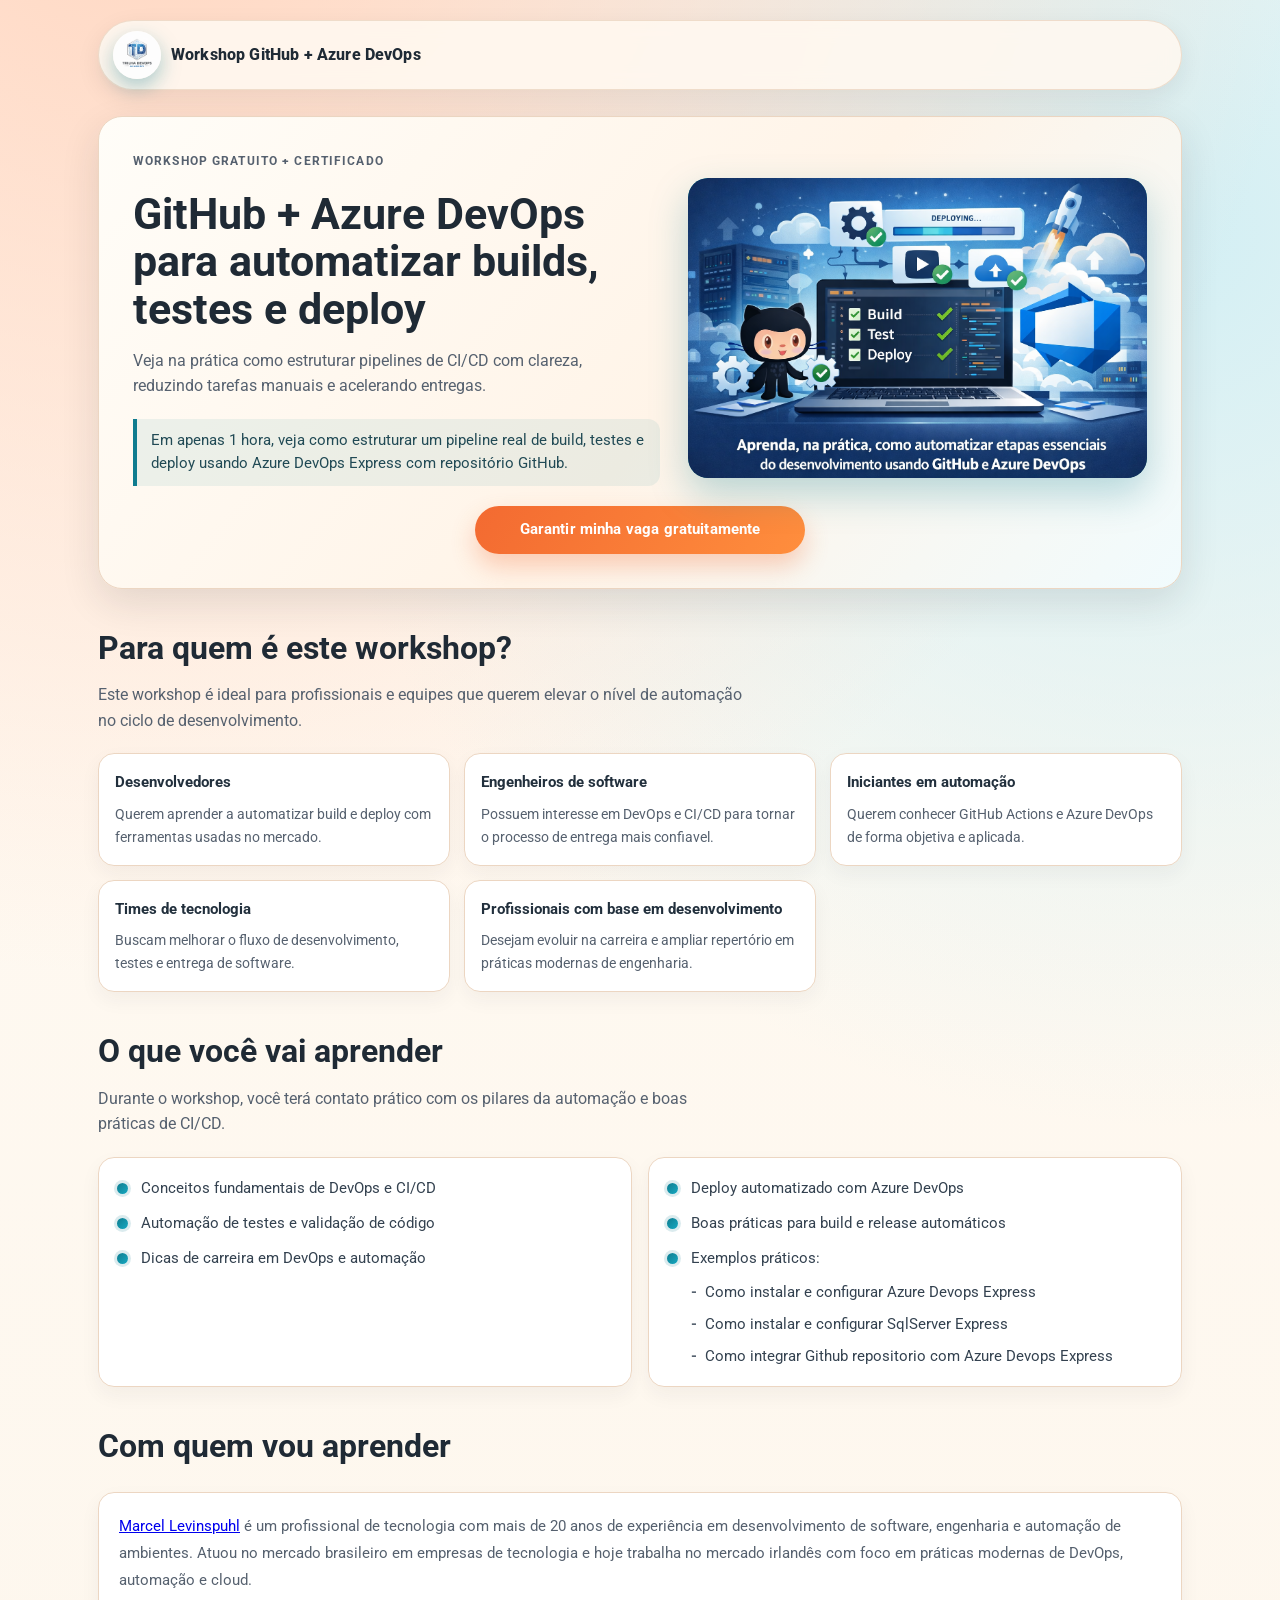
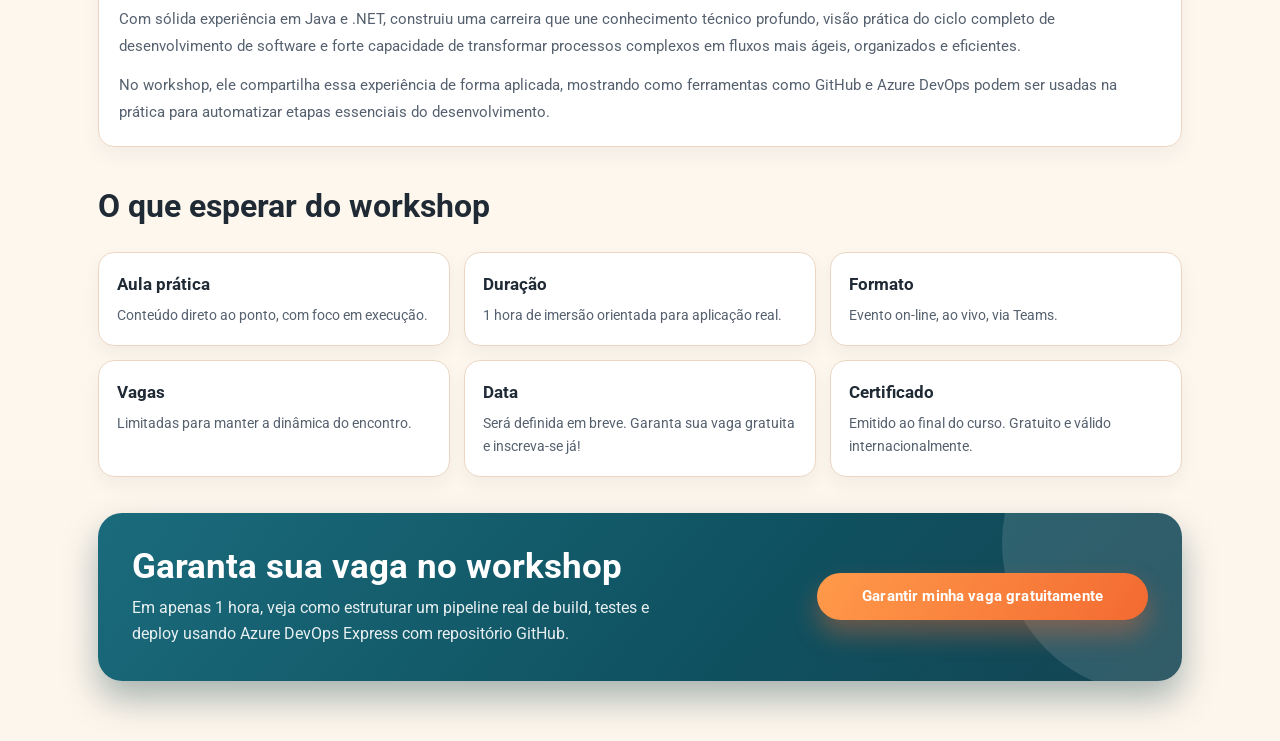
==== commit 6ca5fa3a: "cabecalho estatico" ====
--- a/index.html
+++ b/index.html
@@ -7,9 +7,7 @@
     <title>Workshop e Certifica&ccedil;&atilde;o - GitHub + Azure DevOps</title>
     <link rel="preconnect" href="https://fonts.googleapis.com">
     <link rel="preconnect" href="https://fonts.gstatic.com" crossorigin>
-    <link
-        href="https://fonts.googleapis.com/css2?family=Roboto:wght@400;500;700;900&display=swap"
-        rel="stylesheet">
+    <link href="https://fonts.googleapis.com/css2?family=Roboto:wght@400;500;700;900&display=swap" rel="stylesheet">
     <link rel="stylesheet" href="index.css">
 </head>
 
@@ -34,13 +32,14 @@
                 <p class="eyebrow">WORKSHOP GRATUITO + CERTIFICADO</p>
                 <h1>GitHub + Azure DevOps para automatizar builds, testes e deploy</h1>
                 <p>
-                    Primeiros passos para voc&ecirc; estruturar pipelines de CI/CD com clareza,
+                    Veja na prática como estruturar pipelines de CI/CD com clareza,
                     reduzindo tarefas manuais e acelerando entregas.
                 </p>
                 <div class="hero-quote">
                     <!-- Aprenda, na pr&aacute;tica, como automatizar etapas essenciais do desenvolvimento
                     usando GitHub e Azure DevOps. -->
-Em apenas 1 hora, veja como estruturar um pipeline real de build, testes e deploy usando GitHub e Azure DevOps.                    
+                    Em apenas 1 hora, veja como estruturar um pipeline real de build, testes e deploy usando Azure
+                    DevOps Express com repositório GitHub.
                 </div>
             </div>
             <div class="hero-art">
@@ -91,14 +90,20 @@
             <div class="learning">
                 <ul>
                     <li>Conceitos fundamentais de DevOps e CI/CD</li>
-                    <li>Como configurar pipelines de automa&ccedil;&atilde;o com GitHub Actions</li>
+                    <!-- <li>Como configurar pipelines de automa&ccedil;&atilde;o com GitHub Actions</li> -->
                     <li>Automa&ccedil;&atilde;o de testes e valida&ccedil;&atilde;o de c&oacute;digo</li>
                     <li>Dicas de carreira em DevOps e automa&ccedil;&atilde;o</li>
                 </ul>
                 <ul>
                     <li>Deploy automatizado com Azure DevOps</li>
                     <li>Boas pr&aacute;ticas para build e release autom&aacute;ticos</li>
-                    <li>Exemplos pr&aacute;ticos e hands-on para aplicar imediatamente</li>
+                    <li>Exemplos pr&aacute;ticos:
+                        <ul>
+                            <li>Como instalar e configurar Azure Devops Express</li>
+                            <li>Como instalar e configurar SqlServer Express</li>
+                            <li>Como integrar Github repositorio com Azure Devops Express</li>
+                        </ul>
+                    </li>
                 </ul>
             </div>
         </section>
@@ -108,16 +113,25 @@
                 <h2>Com quem vou aprender</h2>
             </div>
             <article class="mentor-card">
-                <p><a href="https://www.linkedin.com/in/mlevinspuhl">Marcel Levinspuhl</a> &eacute; um profissional de tecnologia com mais de 20 anos de experi&ecirc;ncia em desenvolvimento de software, engenharia e automa&ccedil;&atilde;o de ambientes. Atuou no mercado brasileiro em empresas de tecnologia e hoje trabalha no mercado irland&ecirc;s com foco em pr&aacute;ticas modernas de DevOps, automa&ccedil;&atilde;o e cloud.</p>
-                <p>Com s&oacute;lida experi&ecirc;ncia em Java e .NET, construiu uma carreira que une conhecimento t&eacute;cnico profundo, vis&atilde;o pr&aacute;tica do ciclo completo de desenvolvimento de software e forte capacidade de transformar processos complexos em fluxos mais &aacute;geis, organizados e eficientes.</p>
-                <p>No workshop, ele compartilha essa experi&ecirc;ncia de forma aplicada, mostrando como ferramentas como GitHub e Azure DevOps podem ser usadas na pr&aacute;tica para automatizar etapas essenciais do desenvolvimento.</p>
+                <p><a href="https://www.linkedin.com/in/mlevinspuhl">Marcel Levinspuhl</a> &eacute; um profissional de
+                    tecnologia com mais de 20 anos de experi&ecirc;ncia em desenvolvimento de software, engenharia e
+                    automa&ccedil;&atilde;o de ambientes. Atuou no mercado brasileiro em empresas de tecnologia e hoje
+                    trabalha no mercado irland&ecirc;s com foco em pr&aacute;ticas modernas de DevOps,
+                    automa&ccedil;&atilde;o e cloud.</p>
+                <p>Com s&oacute;lida experi&ecirc;ncia em Java e .NET, construiu uma carreira que une conhecimento
+                    t&eacute;cnico profundo, vis&atilde;o pr&aacute;tica do ciclo completo de desenvolvimento de
+                    software e forte capacidade de transformar processos complexos em fluxos mais &aacute;geis,
+                    organizados e eficientes.</p>
+                <p>No workshop, ele compartilha essa experi&ecirc;ncia de forma aplicada, mostrando como ferramentas
+                    como GitHub e Azure DevOps podem ser usadas na pr&aacute;tica para automatizar etapas essenciais do
+                    desenvolvimento.</p>
             </article>
-        </section>        
+        </section>
 
         <section id="certificado">
             <div class="section-head">
                 <!-- <h2>Recursos inclusos</h2> -->
-                 <h2>O que esperar do workshop</h2>
+                <h2>O que esperar do workshop</h2>
             </div>
             <div class="resources">
                 <article class="resource-item">
@@ -140,7 +154,7 @@
                 <article class="resource-item">
                     <h3>Data</h3>
                     <!-- <p>A definir, com divulga&ccedil;&atilde;o antecipada.</p> -->
-                    <p>Será definida em breve. Garanta sua vaga gratuita e inscreva vá se já!</p>
+                    <p>Será definida em breve. Garanta sua vaga gratuita e inscreva-se já!</p>
                 </article>
                 <article class="resource-item">
                     <h3>Certificado</h3>
@@ -156,7 +170,9 @@
                 <p>
                     <!-- Aprenda, na pr&aacute;tica, como automatizar etapas essenciais do desenvolvimento
                     com GitHub e Azure DevOps. -->
-Em apenas 1 hora, veja como estruturar um pipeline real de build, testes e deploy usando GitHub e Azure DevOps.                    
+                    Em apenas 1 hora, veja como estruturar um pipeline real de build, testes e deploy usando Azure
+                    DevOps Express com repositório GitHub.
+
                 </p>
             </div>
             <a href="https://forms.gle/15zNEB56RkPeBTQY9" class="btn-primary">Garantir minha vaga gratuitamente</a>
--- a/index.css
+++ b/index.css
@@ -44,8 +44,7 @@
 
 /* 4) Header */
 .topbar {
-  position: sticky;
-  top: 12px;
+  position: static;
   z-index: 30;
   background: rgba(255, 249, 241, 0.88);
   -webkit-backdrop-filter: blur(10px);
@@ -375,6 +374,34 @@
   box-shadow: 0 0 0 3px rgba(15, 124, 143, 0.15);
 }
 
+.learning li > ul {
+  margin-top: 10px;
+  padding: 0;
+  background: transparent;
+  border: 0;
+  border-radius: 0;
+  box-shadow: none;
+}
+
+.learning li > ul > li {
+  padding-left: 14px;
+  margin-bottom: 8px;
+}
+
+.learning li > ul > li::before {
+  content: "-";
+  width: auto;
+  height: auto;
+  border-radius: 0;
+  background: none;
+  position: absolute;
+  left: 0;
+  top: 0;
+  box-shadow: none;
+  color: var(--muted);
+  font-weight: 700;
+}
+
 /* 10) Grid de recursos */
 .resources {
   margin-top: 20px;
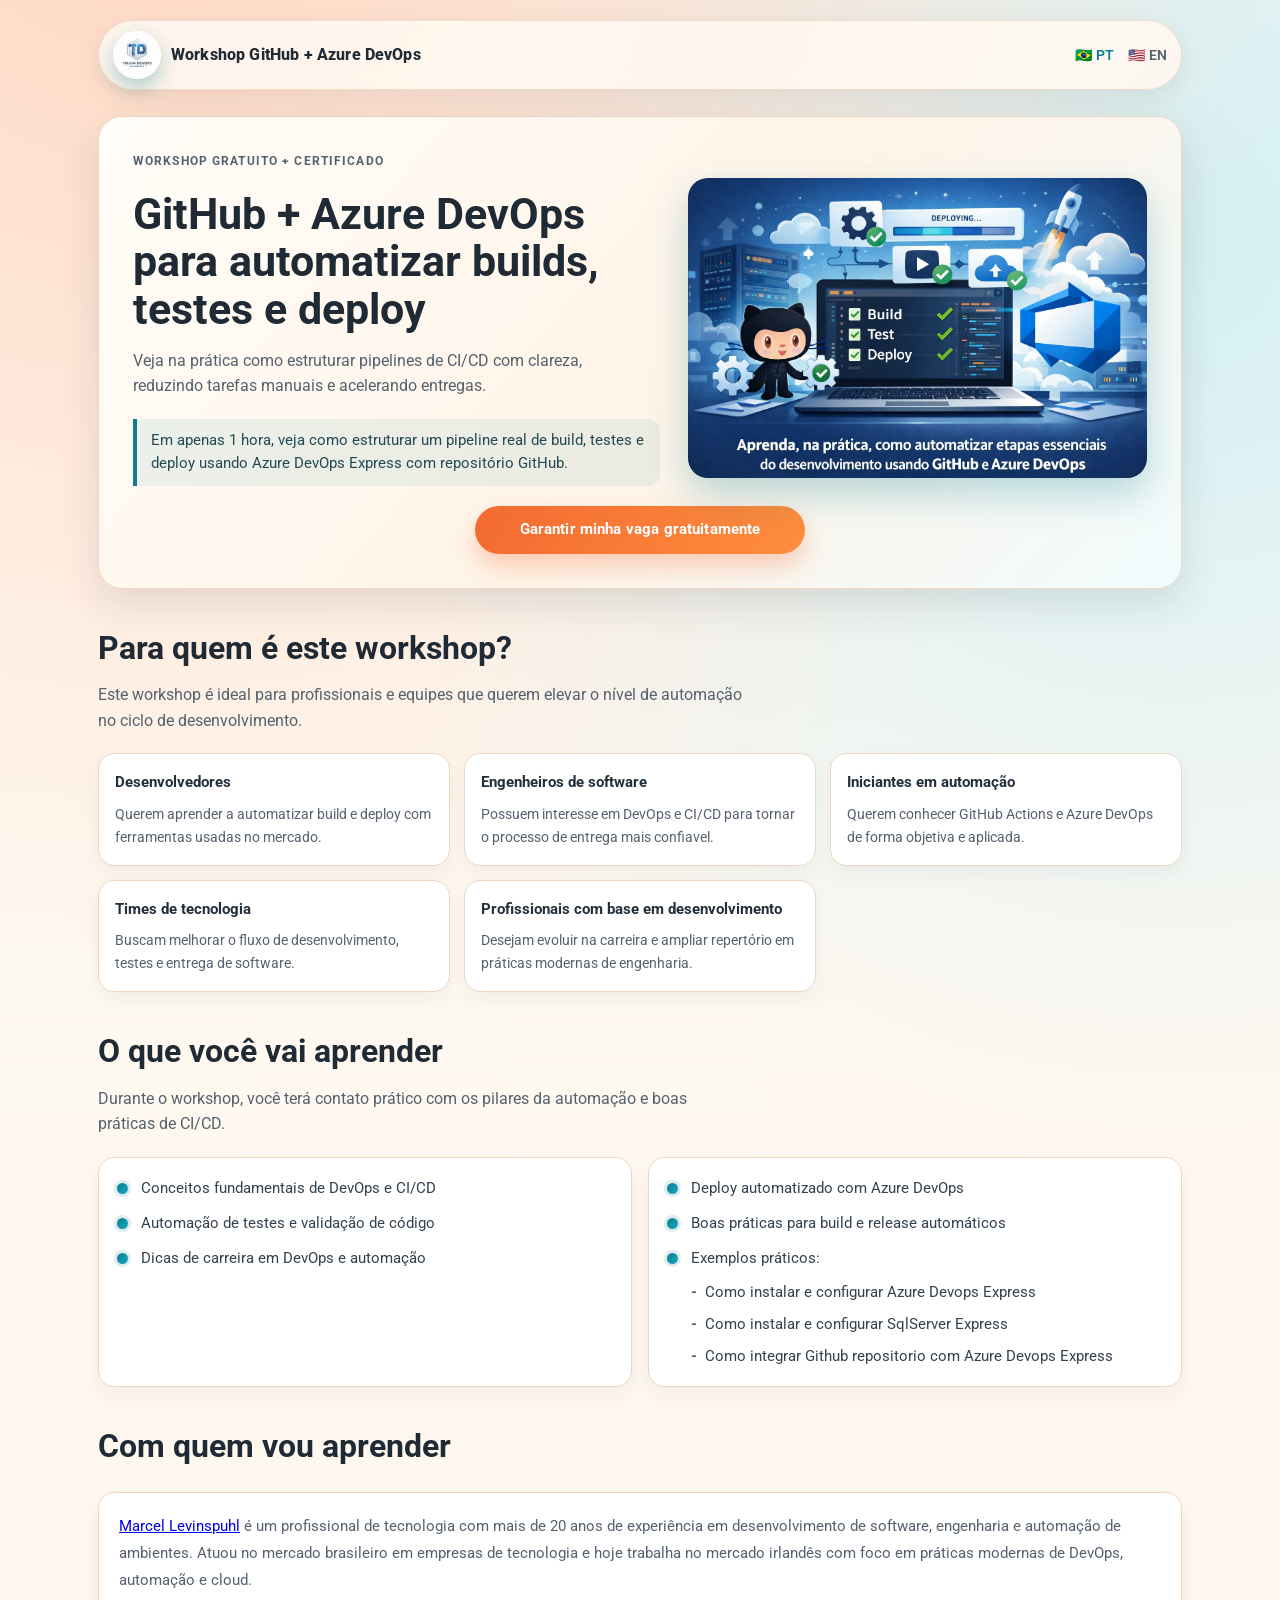
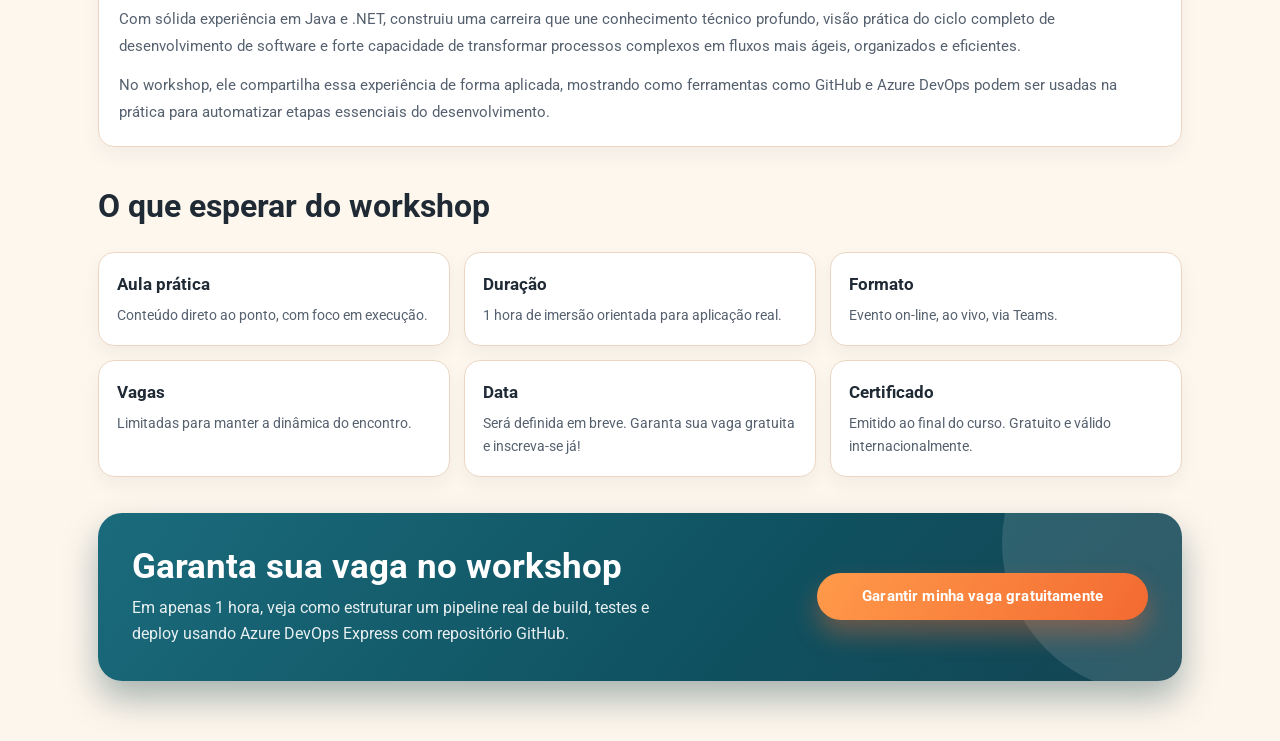
==== commit 8c76a603: "feat: create English version of the site (index-en, download-en, privacy-en + PT/EN switcher) Co-aut" ====
--- a/index.html
+++ b/index.html
@@ -18,13 +18,10 @@
                 <img src="logo.png" alt="Logo do workshop" class="brand-mark">
                 <span>Workshop GitHub + Azure DevOps</span>
             </div>
-            <!-- <nav aria-label="Navega&ccedil;&atilde;o principal">
-                <a href="#inicio">In&iacute;cio</a>
-                <a href="#conteudo">Conte&uacute;do do Workshop</a>
-                <a href="#aprender">O que esperar</a>
-                <a href="#certificado">Certificado</a>
-                <a href="#contato">Contato</a>
-            </nav> -->
+            <nav aria-label="Seletor de idioma">
+                <a href="index.html" title="Versão em Português" style="color: var(--secondary);">🇧🇷 PT</a>
+                <a href="index-en.html" title="English version">🇺🇸 EN</a>
+            </nav>
         </header>
 
         <section class="hero" aria-label="Apresenta&ccedil;&atilde;o principal">
